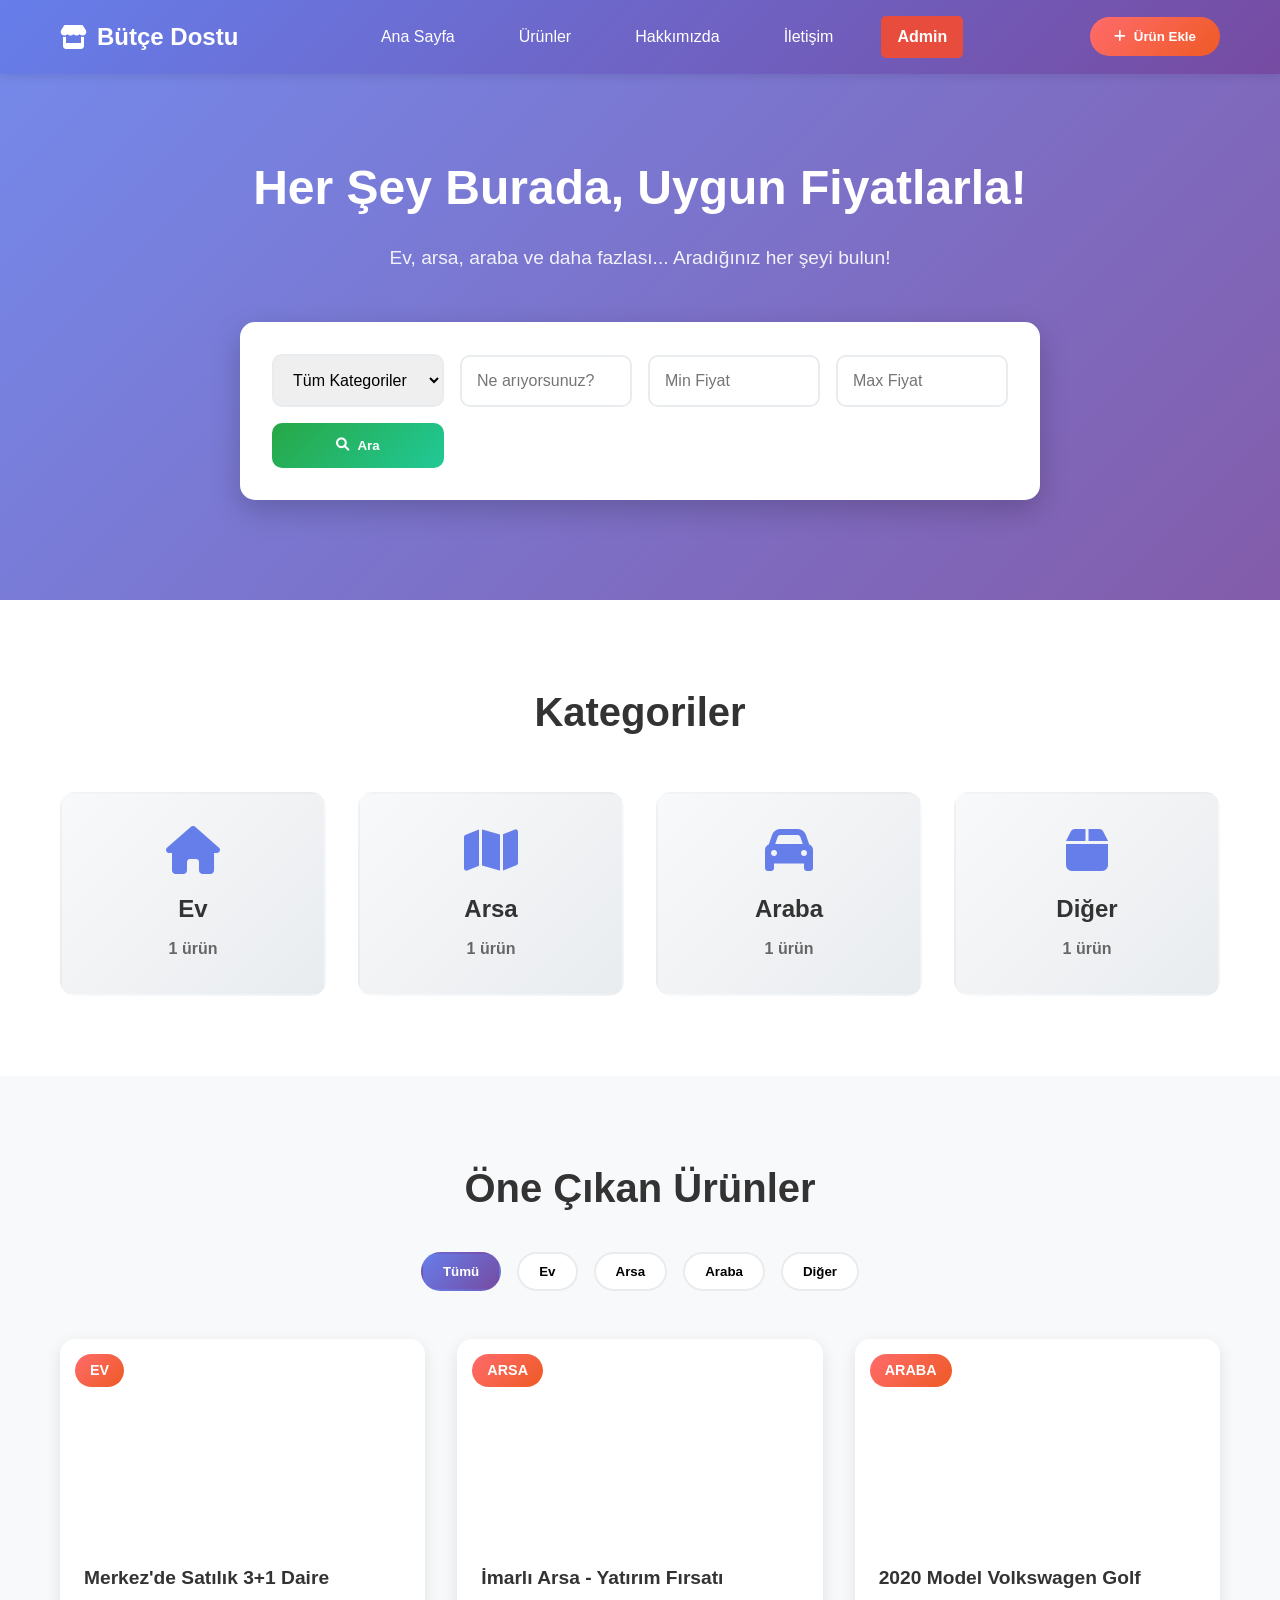
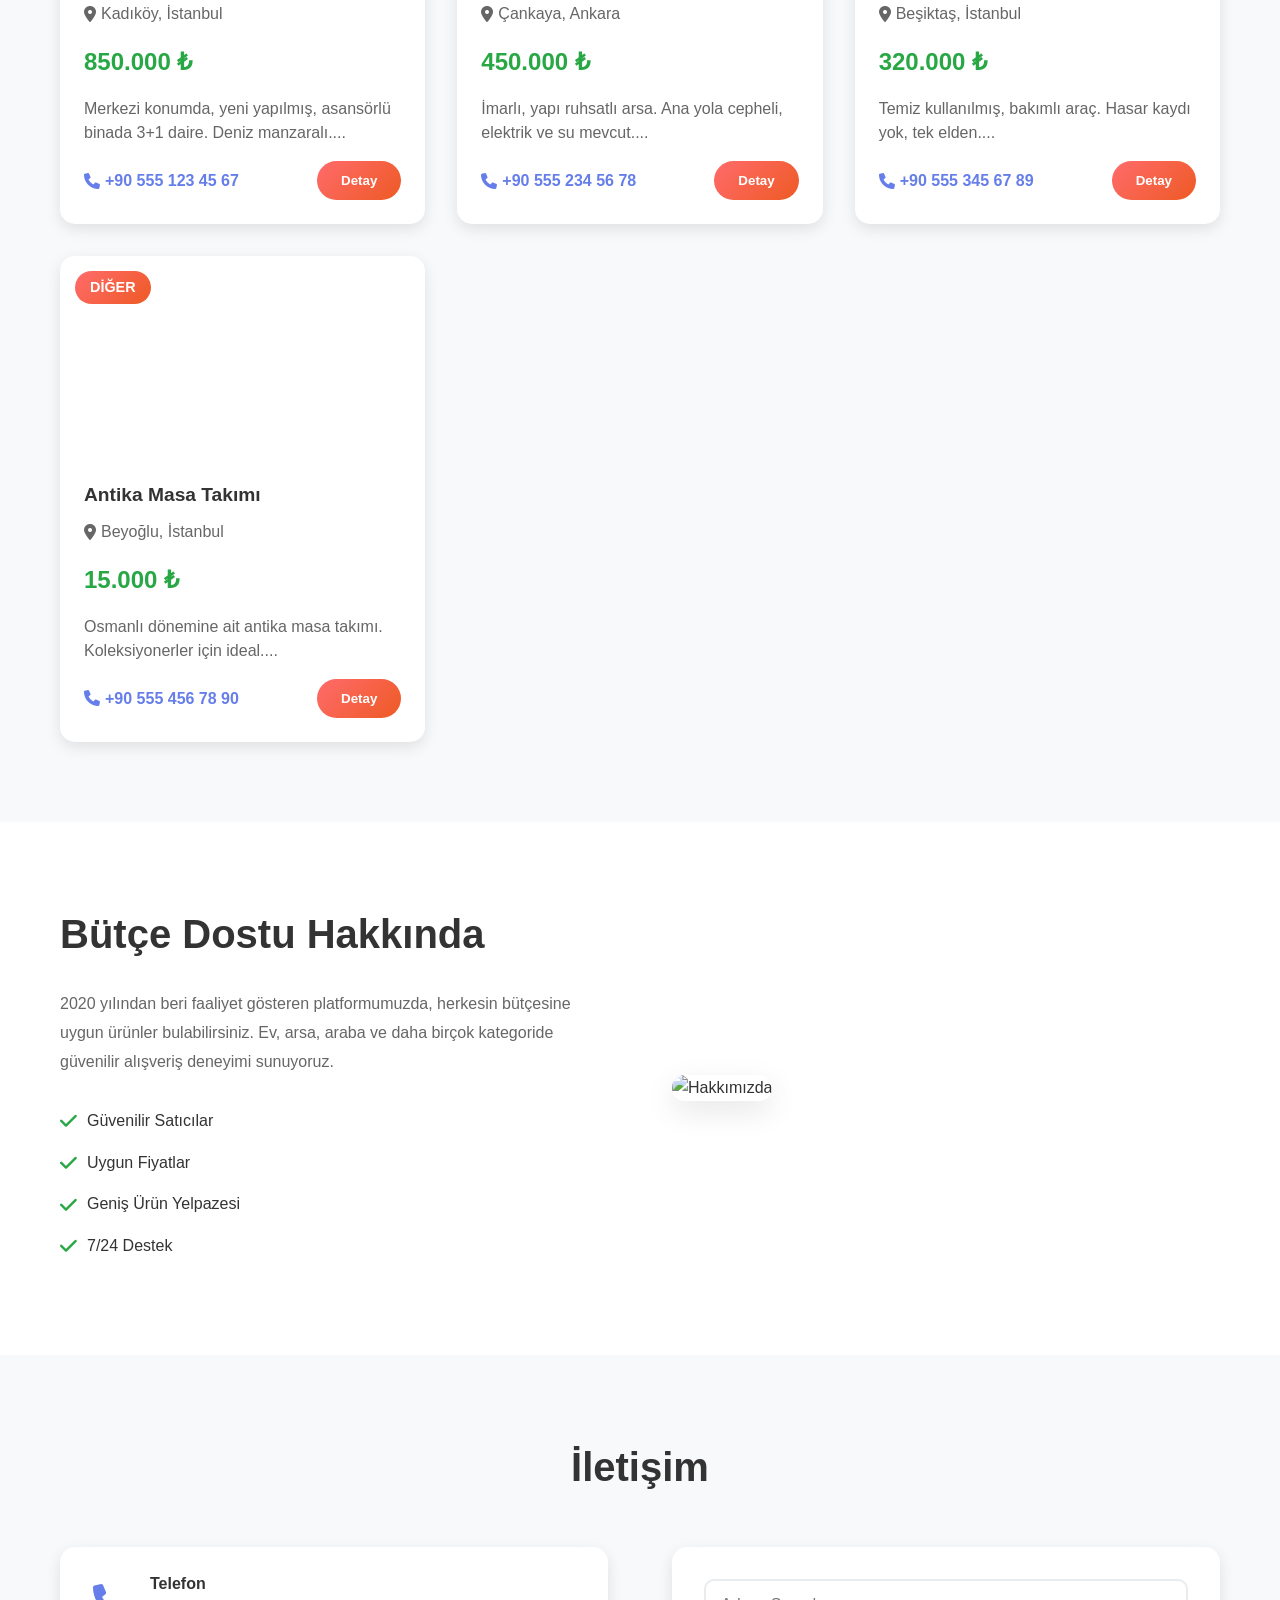
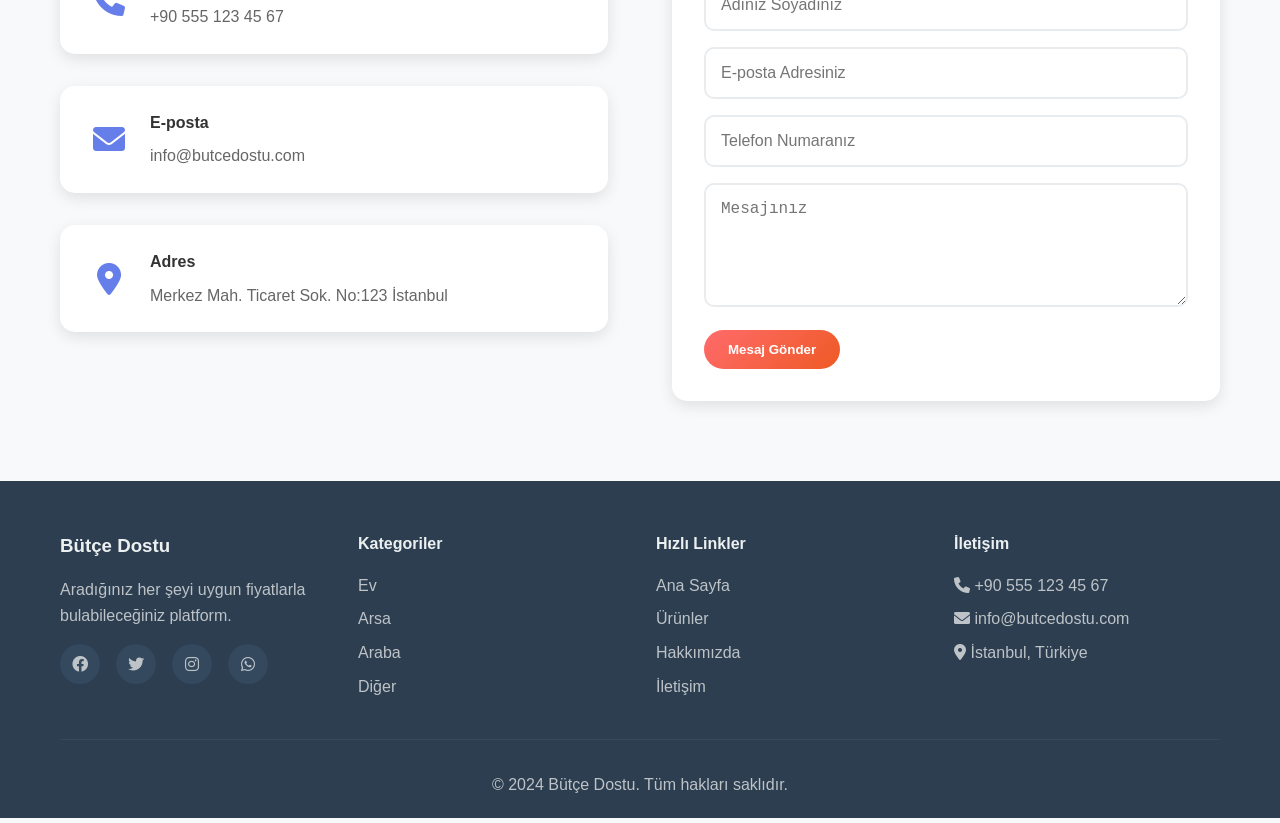
==== index.html @ 01912539 "ilk yükleme" ====
<!DOCTYPE html>
<html lang="tr">
<head>
    <meta charset="UTF-8">
    <meta name="viewport" content="width=device-width, initial-scale=1.0">
    <title>Bütçe Dostu Satış Platformu</title>
    <link rel="stylesheet" href="style.css">
    <link href="https://cdnjs.cloudflare.com/ajax/libs/font-awesome/6.0.0/css/all.min.css" rel="stylesheet">
</head>
<body>
    <!-- Header -->
    <header class="header">
        <div class="container">
            <div class="logo">
                <i class="fas fa-store"></i>
                <span>Bütçe Dostu</span>
            </div>
            <nav class="nav">
                <a href="#anasayfa">Ana Sayfa</a>
                <a href="#urunler">Ürünler</a>
                <a href="#hakkimizda">Hakkımızda</a>
                <a href="#iletisim">İletişim</a>
                <a href="admin/index.html" class="admin-btn">Admin</a>
            </nav>
            <button class="btn-primary" onclick="urunEkleModal()">
                <i class="fas fa-plus"></i> Ürün Ekle
            </button>
        </div>
    </header>

    <!-- Hero Section -->
    <section class="hero">
        <div class="container">
            <h1>Her Şey Burada, Uygun Fiyatlarla!</h1>
            <p>Ev, arsa, araba ve daha fazlası... Aradığınız her şeyi bulun!</p>
            
            <!-- Arama Kutusu -->
            <div class="search-box">
                <select id="kategori">
                    <option value="">Tüm Kategoriler</option>
                    <option value="ev">Ev</option>
                    <option value="arsa">Arsa</option>
                    <option value="araba">Araba</option>
                    <option value="diger">Diğer</option>
                </select>
                <input type="text" id="arama" placeholder="Ne arıyorsunuz?">
                <input type="number" id="min-fiyat" placeholder="Min Fiyat">
                <input type="number" id="max-fiyat" placeholder="Max Fiyat">
                <button onclick="aramaYap()">
                    <i class="fas fa-search"></i> Ara
                </button>
            </div>
        </div>
    </section>

    <!-- Kategoriler -->
    <section class="kategoriler">
        <div class="container">
            <h2>Kategoriler</h2>
            <div class="kategori-grid">
                <div class="kategori-kart" onclick="kategoriFiltre('ev')">
                    <i class="fas fa-home"></i>
                    <h3>Ev</h3>
                    <p id="ev-sayisi">0 ürün</p>
                </div>
                <div class="kategori-kart" onclick="kategoriFiltre('arsa')">
                    <i class="fas fa-map"></i>
                    <h3>Arsa</h3>
                    <p id="arsa-sayisi">0 ürün</p>
                </div>
                <div class="kategori-kart" onclick="kategoriFiltre('araba')">
                    <i class="fas fa-car"></i>
                    <h3>Araba</h3>
                    <p id="araba-sayisi">0 ürün</p>
                </div>
                <div class="kategori-kart" onclick="kategoriFiltre('diger')">
                    <i class="fas fa-box"></i>
                    <h3>Diğer</h3>
                    <p id="diger-sayisi">0 ürün</p>
                </div>
            </div>
        </div>
    </section>

    <!-- Ürünler -->
    <section id="urunler" class="urunler">
        <div class="container">
            <div class="section-header">
                <h2>Öne Çıkan Ürünler</h2>
                <div class="filter-buttons">
                    <button class="filter-btn active" onclick="tumunuGoster()">Tümü</button>
                    <button class="filter-btn" onclick="kategoriFiltre('ev')">Ev</button>
                    <button class="filter-btn" onclick="kategoriFiltre('arsa')">Arsa</button>
                    <button class="filter-btn" onclick="kategoriFiltre('araba')">Araba</button>
                    <button class="filter-btn" onclick="kategoriFiltre('diger')">Diğer</button>
                </div>
            </div>
            
            <div class="urun-grid" id="urun-grid">
                <!-- Ürünler JavaScript ile yüklenecek -->
            </div>
        </div>
    </section>

    <!-- Hakkımızda -->
    <section id="hakkimizda" class="hakkimizda">
        <div class="container">
            <div class="hakkimizda-content">
                <div class="hakkimizda-text">
                    <h2>Bütçe Dostu Hakkında</h2>
                    <p>2020 yılından beri faaliyet gösteren platformumuzda, herkesin bütçesine uygun ürünler bulabilirsiniz. Ev, arsa, araba ve daha birçok kategoride güvenilir alışveriş deneyimi sunuyoruz.</p>
                    <ul>
                        <li><i class="fas fa-check"></i> Güvenilir Satıcılar</li>
                        <li><i class="fas fa-check"></i> Uygun Fiyatlar</li>
                        <li><i class="fas fa-check"></i> Geniş Ürün Yelpazesi</li>
                        <li><i class="fas fa-check"></i> 7/24 Destek</li>
                    </ul>
                </div>
                <div class="hakkimizda-image">
                    <img src="https://images.unsplash.com/photo-1556742049-0cfed4f6a45d?w=500" alt="Hakkımızda">
                </div>
            </div>
        </div>
    </section>

    <!-- İletişim -->
    <section id="iletisim" class="iletisim">
        <div class="container">
            <h2>İletişim</h2>
            <div class="iletisim-grid">
                <div class="iletisim-info">
                    <div class="iletisim-item">
                        <i class="fas fa-phone"></i>
                        <div>
                            <h4>Telefon</h4>
                            <p>+90 555 123 45 67</p>
                        </div>
                    </div>
                    <div class="iletisim-item">
                        <i class="fas fa-envelope"></i>
                        <div>
                            <h4>E-posta</h4>
                            <p>info@butcedostu.com</p>
                        </div>
                    </div>
                    <div class="iletisim-item">
                        <i class="fas fa-map-marker-alt"></i>
                        <div>
                            <h4>Adres</h4>
                            <p>Merkez Mah. Ticaret Sok. No:123 İstanbul</p>
                        </div>
                    </div>
                </div>
                
                <form class="iletisim-form" onsubmit="mesajGonder(event)">
                    <input type="text" placeholder="Adınız Soyadınız" required>
                    <input type="email" placeholder="E-posta Adresiniz" required>
                    <input type="tel" placeholder="Telefon Numaranız" required>
                    <textarea placeholder="Mesajınız" rows="5" required></textarea>
                    <button type="submit" class="btn-primary">Mesaj Gönder</button>
                </form>
            </div>
        </div>
    </section>

    <!-- Footer -->
    <footer class="footer">
        <div class="container">
            <div class="footer-content">
                <div class="footer-section">
                    <h3>Bütçe Dostu</h3>
                    <p>Aradığınız her şeyi uygun fiyatlarla bulabileceğiniz platform.</p>
                    <div class="social-links">
                        <a href="#"><i class="fab fa-facebook"></i></a>
                        <a href="#"><i class="fab fa-twitter"></i></a>
                        <a href="#"><i class="fab fa-instagram"></i></a>
                        <a href="#"><i class="fab fa-whatsapp"></i></a>
                    </div>
                </div>
                <div class="footer-section">
                    <h4>Kategoriler</h4>
                    <ul>
                        <li><a href="#">Ev</a></li>
                        <li><a href="#">Arsa</a></li>
                        <li><a href="#">Araba</a></li>
                        <li><a href="#">Diğer</a></li>
                    </ul>
                </div>
                <div class="footer-section">
                    <h4>Hızlı Linkler</h4>
                    <ul>
                        <li><a href="#anasayfa">Ana Sayfa</a></li>
                        <li><a href="#urunler">Ürünler</a></li>
                        <li><a href="#hakkimizda">Hakkımızda</a></li>
                        <li><a href="#iletisim">İletişim</a></li>
                    </ul>
                </div>
                <div class="footer-section">
                    <h4>İletişim</h4>
                    <p><i class="fas fa-phone"></i> +90 555 123 45 67</p>
                    <p><i class="fas fa-envelope"></i> info@butcedostu.com</p>
                    <p><i class="fas fa-map-marker-alt"></i> İstanbul, Türkiye</p>
                </div>
            </div>
            <div class="footer-bottom">
                <p>&copy; 2024 Bütçe Dostu. Tüm hakları saklıdır.</p>
            </div>
        </div>
    </footer>

    <!-- Ürün Ekleme Modal -->
    <div id="urun-modal" class="modal">
        <div class="modal-content">
            <div class="modal-header">
                <h3>Yeni Ürün Ekle</h3>
                <span class="close" onclick="modalKapat()">&times;</span>
            </div>
            <form class="urun-form" onsubmit="urunEkle(event)">
                <div class="form-group">
                    <label>Kategori</label>
                    <select name="kategori" required>
                        <option value="">Kategori Seçin</option>
                        <option value="ev">Ev</option>
                        <option value="arsa">Arsa</option>
                        <option value="araba">Araba</option>
                        <option value="diger">Diğer</option>
                    </select>
                </div>
                
                <div class="form-group">
                    <label>Ürün Adı</label>
                    <input type="text" name="baslik" placeholder="Ürün adı" required>
                </div>
                
                <div class="form-row">
                    <div class="form-group">
                        <label>Konum</label>
                        <input type="text" name="konum" placeholder="İl, İlçe" required>
                    </div>
                    <div class="form-group">
                        <label>Fiyat (₺)</label>
                        <input type="number" name="fiyat" placeholder="Fiyat" required>
                    </div>
                </div>
                
                <div class="form-group">
                    <label>Açıklama</label>
                    <textarea name="aciklama" rows="4" placeholder="Ürün açıklaması" required></textarea>
                </div>
                
                <div class="form-row">
                    <div class="form-group">
                        <label>İletişim Telefonu</label>
                        <input type="tel" name="telefon" placeholder="Telefon numarası" required>
                    </div>
                    <div class="form-group">
                        <label>Satıcı Adı</label>
                        <input type="text" name="satici" placeholder="Adınız Soyadınız" required>
                    </div>
                </div>
                
                <div class="form-group">
                    <label>Fotoğraf URL'si (Opsiyonel)</label>
                    <input type="url" name="foto" placeholder="Fotoğraf linki">
                </div>
                
                <button type="submit" class="btn-primary">Ürün Ekle</button>
            </form>
        </div>
    </div>

    <script src="script.js"></script>
</body>
</html>
---- style.css ----
/* Reset ve Genel Stiller */
* {
    margin: 0;
    padding: 0;
    box-sizing: border-box;
}

body {
    font-family: 'Segoe UI', Tahoma, Geneva, Verdana, sans-serif;
    line-height: 1.6;
    color: #333;
    background-color: #f8f9fa;
}

.container {
    max-width: 1200px;
    margin: 0 auto;
    padding: 0 20px;
}

/* Header */
.header {
    background: linear-gradient(135deg, #667eea 0%, #764ba2 100%);
    color: white;
    padding: 1rem 0;
    position: fixed;
    top: 0;
    width: 100%;
    z-index: 1000;
    box-shadow: 0 2px 10px rgba(0,0,0,0.1);
}

.header .container {
    display: flex;
    justify-content: space-between;
    align-items: center;
}

.logo {
    display: flex;
    align-items: center;
    font-size: 1.5rem;
    font-weight: bold;
    gap: 10px;
}

.nav {
    display: flex;
    gap: 2rem;
}

.nav a {
    color: white;
    text-decoration: none;
    transition: opacity 0.3s;
    padding: 0.5rem 1rem;
    border-radius: 5px;
}

.nav a:hover {
    background-color: rgba(255,255,255,0.2);
}

.admin-btn {
    background: #e74c3c !important;
    font-weight: bold;
}

/* Buttons */
.btn-primary {
    background: linear-gradient(135deg, #ff6b6b, #ee5a24);
    color: white;
    border: none;
    padding: 12px 24px;
    border-radius: 25px;
    cursor: pointer;
    font-weight: 600;
    transition: all 0.3s;
    text-decoration: none;
    display: inline-flex;
    align-items: center;
    gap: 8px;
}

.btn-primary:hover {
    transform: translateY(-2px);
    box-shadow: 0 5px 15px rgba(255,107,107,0.4);
}

/* Hero Section */
.hero {
    background: linear-gradient(135deg, rgba(102, 126, 234, 0.9), rgba(118, 75, 162, 0.9)),
                url('https://images.unsplash.com/photo-1556742049-0cfed4f6a45d?ixlib=rb-4.0.3') center/cover;
    color: white;
    padding: 150px 0 100px;
    text-align: center;
}

.hero h1 {
    font-size: 3rem;
    margin-bottom: 1rem;
    font-weight: 700;
}

.hero p {
    font-size: 1.2rem;
    margin-bottom: 3rem;
    opacity: 0.9;
}

/* Arama Kutusu */
.search-box {
    background: white;
    border-radius: 15px;
    padding: 2rem;
    box-shadow: 0 10px 30px rgba(0,0,0,0.2);
    max-width: 800px;
    margin: 0 auto;
    display: grid;
    grid-template-columns: repeat(auto-fit, minmax(150px, 1fr));
    gap: 1rem;
    align-items: end;
}

.search-box select,
.search-box input {
    padding: 15px;
    border: 2px solid #e9ecef;
    border-radius: 10px;
    font-size: 1rem;
    transition: border-color 0.3s;
}

.search-box select:focus,
.search-box input:focus {
    outline: none;
    border-color: #667eea;
}

.search-box button {
    background: linear-gradient(135deg, #28a745, #20c997);
    color: white;
    border: none;
    padding: 15px 25px;
    border-radius: 10px;
    cursor: pointer;
    font-weight: 600;
    transition: all 0.3s;
    display: flex;
    align-items: center;
    justify-content: center;
    gap: 8px;
}

.search-box button:hover {
    transform: translateY(-2px);
    box-shadow: 0 5px 15px rgba(40,167,69,0.4);
}

/* Kategoriler */
.kategoriler {
    padding: 80px 0;
    background: white;
}

.kategoriler h2 {
    text-align: center;
    margin-bottom: 3rem;
    font-size: 2.5rem;
    color: #333;
}

.kategori-grid {
    display: grid;
    grid-template-columns: repeat(auto-fit, minmax(250px, 1fr));
    gap: 2rem;
}

.kategori-kart {
    background: linear-gradient(135deg, #f8f9fa, #e9ecef);
    padding: 2rem;
    border-radius: 15px;
    text-align: center;
    cursor: pointer;
    transition: all 0.3s;
    border: 2px solid transparent;
}

.kategori-kart:hover {
    transform: translateY(-5px);
    border-color: #667eea;
    box-shadow: 0 10px 25px rgba(0,0,0,0.1);
}

.kategori-kart i {
    font-size: 3rem;
    color: #667eea;
    margin-bottom: 1rem;
}

.kategori-kart h3 {
    font-size: 1.5rem;
    margin-bottom: 0.5rem;
    color: #333;
}

.kategori-kart p {
    color: #666;
    font-weight: 600;
}

/* Ürünler */
.urunler {
    padding: 80px 0;
    background: #f8f9fa;
}

.section-header {
    text-align: center;
    margin-bottom: 3rem;
}

.section-header h2 {
    font-size: 2.5rem;
    color: #333;
    margin-bottom: 2rem;
}

.filter-buttons {
    display: flex;
    justify-content: center;
    gap: 1rem;
    flex-wrap: wrap;
}

.filter-btn {
    background: white;
    border: 2px solid #e9ecef;
    padding: 10px 20px;
    border-radius: 25px;
    cursor: pointer;
    transition: all 0.3s;
    font-weight: 600;
}

.filter-btn.active,
.filter-btn:hover {
    background: linear-gradient(135deg, #667eea, #764ba2);
    color: white;
    border-color: transparent;
}

.urun-grid {
    display: grid;
    grid-template-columns: repeat(auto-fill, minmax(350px, 1fr));
    gap: 2rem;
}

.urun-kart {
    background: white;
    border-radius: 15px;
    overflow: hidden;
    box-shadow: 0 5px 15px rgba(0,0,0,0.1);
    transition: all 0.3s;
}

.urun-kart:hover {
    transform: translateY(-5px);
    box-shadow: 0 10px 25px rgba(0,0,0,0.15);
}

.urun-resim {
    height: 200px;
    background-size: cover;
    background-position: center;
    position: relative;
}

.kategori-badge {
    position: absolute;
    top: 15px;
    left: 15px;
    background: linear-gradient(135deg, #ff6b6b, #ee5a24);
    color: white;
    padding: 5px 15px;
    border-radius: 20px;
    font-size: 0.9rem;
    font-weight: 600;
    text-transform: uppercase;
}

.urun-icerik {
    padding: 1.5rem;
}

.urun-baslik {
    font-size: 1.2rem;
    font-weight: 700;
    margin-bottom: 0.5rem;
    color: #333;
}

.urun-konum {
    color: #666;
    margin-bottom: 1rem;
    display: flex;
    align-items: center;
    gap: 5px;
}

.urun-fiyat {
    font-size: 1.5rem;
    font-weight: 700;
    color: #28a745;
    margin-bottom: 1rem;
}

.urun-aciklama {
    color: #666;
    margin-bottom: 1rem;
    line-height: 1.5;
}

.urun-iletisim {
    display: flex;
    align-items: center;
    justify-content: space-between;
}

.telefon-link {
    color: #667eea;
    font-weight: 600;
    text-decoration: none;
    display: flex;
    align-items: center;
    gap: 5px;
}

/* Hakkımızda */
.hakkimizda {
    padding: 80px 0;
    background: white;
}

.hakkimizda-content {
    display: grid;
    grid-template-columns: 1fr 1fr;
    gap: 4rem;
    align-items: center;
}

.hakkimizda-text h2 {
    font-size: 2.5rem;
    color: #333;
    margin-bottom: 1.5rem;
}

.hakkimizda-text p {
    color: #666;
    margin-bottom: 2rem;
    line-height: 1.8;
}

.hakkimizda-text ul {
    list-style: none;
}

.hakkimizda-text li {
    margin-bottom: 1rem;
    display: flex;
    align-items: center;
    gap: 10px;
}

.hakkimizda-text li i {
    color: #28a745;
    font-size: 1.2rem;
}

.hakkimizda-image img {
    width: 100%;
    border-radius: 15px;
    box-shadow: 0 10px 30px rgba(0,0,0,0.1);
}

/* İletişim */
.iletisim {
    padding: 80px 0;
    background: #f8f9fa;
}

.iletisim h2 {
    text-align: center;
    font-size: 2.5rem;
    color: #333;
    margin-bottom: 3rem;
}

.iletisim-grid {
    display: grid;
    grid-template-columns: 1fr 1fr;
    gap: 4rem;
}

.iletisim-info {
    display: flex;
    flex-direction: column;
    gap: 2rem;
}

.iletisim-item {
    display: flex;
    align-items: center;
    gap: 1rem;
    background: white;
    padding: 1.5rem;
    border-radius: 15px;
    box-shadow: 0 5px 15px rgba(0,0,0,0.1);
}

.iletisim-item i {
    font-size: 2rem;
    color: #667eea;
    width: 50px;
    text-align: center;
}

.iletisim-item h4 {
    color: #333;
    margin-bottom: 0.5rem;
}

.iletisim-item p {
    color: #666;
}

.iletisim-form {
    background: white;
    padding: 2rem;
    border-radius: 15px;
    box-shadow: 0 5px 15px rgba(0,0,0,0.1);
}

.iletisim-form input,
.iletisim-form textarea {
    width: 100%;
    padding: 15px;
    margin-bottom: 1rem;
    border: 2px solid #e9ecef;
    border-radius: 10px;
    font-size: 1rem;
    transition: border-color 0.3s;
}

.iletisim-form input:focus,
.iletisim-form textarea:focus {
    outline: none;
    border-color: #667eea;
}

/* Footer */
.footer {
    background: #2c3e50;
    color: white;
    padding: 50px 0 20px;
}

.footer-content {
    display: grid;
    grid-template-columns: repeat(auto-fit, minmax(250px, 1fr));
    gap: 2rem;
    margin-bottom: 2rem;
}

.footer-section h3,
.footer-section h4 {
    margin-bottom: 1rem;
    color: #ecf0f1;
}

.footer-section p,
.footer-section li {
    color: #bdc3c7;
    margin-bottom: 0.5rem;
}

.footer-section ul {
    list-style: none;
}

.footer-section a {
    color: #bdc3c7;
    text-decoration: none;
    transition: color 0.3s;
}

.footer-section a:hover {
    color: #667eea;
}

.social-links {
    display: flex;
    gap: 1rem;
    margin-top: 1rem;
}

.social-links a {
    display: flex;
    align-items: center;
    justify-content: center;
    width: 40px;
    height: 40px;
    background: #34495e;
    border-radius: 50%;
    transition: all 0.3s;
}

.social-links a:hover {
    background: #667eea;
    transform: translateY(-2px);
}

.footer-bottom {
    text-align: center;
    padding-top: 2rem;
    border-top: 1px solid #34495e;
    color: #bdc3c7;
}

/* Modal */
.modal {
    display: none;
    position: fixed;
    z-index: 2000;
    left: 0;
    top: 0;
    width: 100%;
    height: 100%;
    background-color: rgba(0,0,0,0.5);
}

.modal-content {
    background-color: white;
    margin: 5% auto;
    padding: 0;
    border-radius: 15px;
    width: 90%;
    max-width: 600px;
    max-height: 90vh;
    overflow-y: auto;
}

.modal-header {
    display: flex;
    justify-content: space-between;
    align-items: center;
    padding: 1.5rem;
    border-bottom: 1px solid #e9ecef;
}

.modal-header h3 {
    color: #333;
    margin: 0;
}

.close {
    font-size: 2rem;
    cursor: pointer;
    color: #666;
    transition: color 0.3s;
}

.close:hover {
    color: #333;
}

.urun-form {
    padding: 2rem;
}

.form-group {
    margin-bottom: 1.5rem;
}

.form-group label {
    display: block;
    margin-bottom: 0.5rem;
    font-weight: 600;
    color: #333;
}

.form-group input,
.form-group select,
.form-group textarea {
    width: 100%;
    padding: 12px;
    border: 2px solid #e9ecef;
    border-radius: 8px;
    font-size: 1rem;
    transition: border-color 0.3s;
}

.form-group input:focus,
.form-group select:focus,
.form-group textarea:focus {
    outline: none;
    border-color: #667eea;
}

.form-row {
    display: grid;
    grid-template-columns: 1fr 1fr;
    gap: 1rem;
}

/* Responsive Design */
@media (max-width: 768px) {
    .header .container {
        flex-direction: column;
        gap: 1rem;
    }
    
    .nav {
        flex-wrap: wrap;
        justify-content: center;
    }
    
    .hero h1 {
        font-size: 2rem;
    }
    
    .search-box {
        grid-template-columns: 1fr;
    }
    
    .hakkimizda-content,
    .iletisim-grid {
        grid-template-columns: 1fr;
        gap: 2rem;
    }
    
    .urun-grid {
        grid-template-columns: 1fr;
    }
    
    .form-row {
        grid-template-columns: 1fr;
    }
}

@media (max-width: 480px) {
    .container {
        padding: 0 15px;
    }
    
    .hero {
        padding: 120px 0 60px;
    }
    
    .search-box {
        padding: 1.5rem;
    }
}
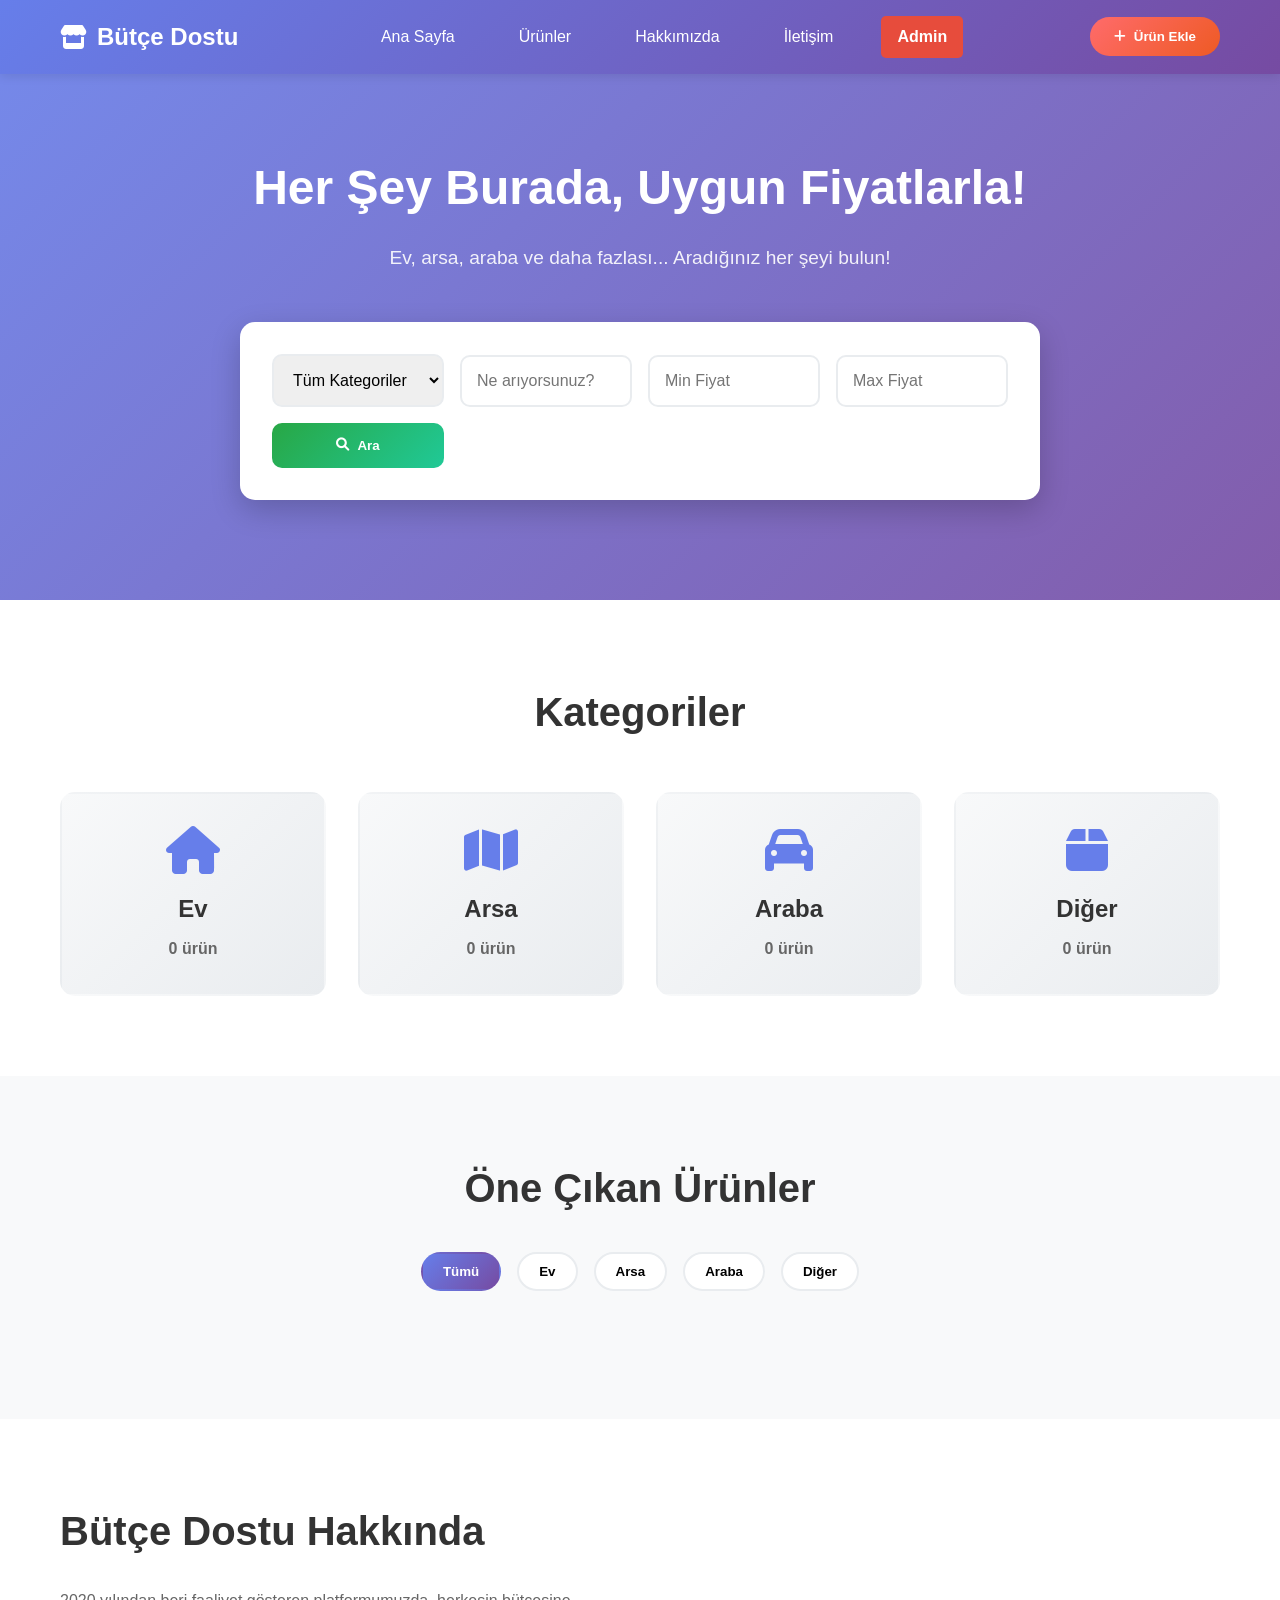
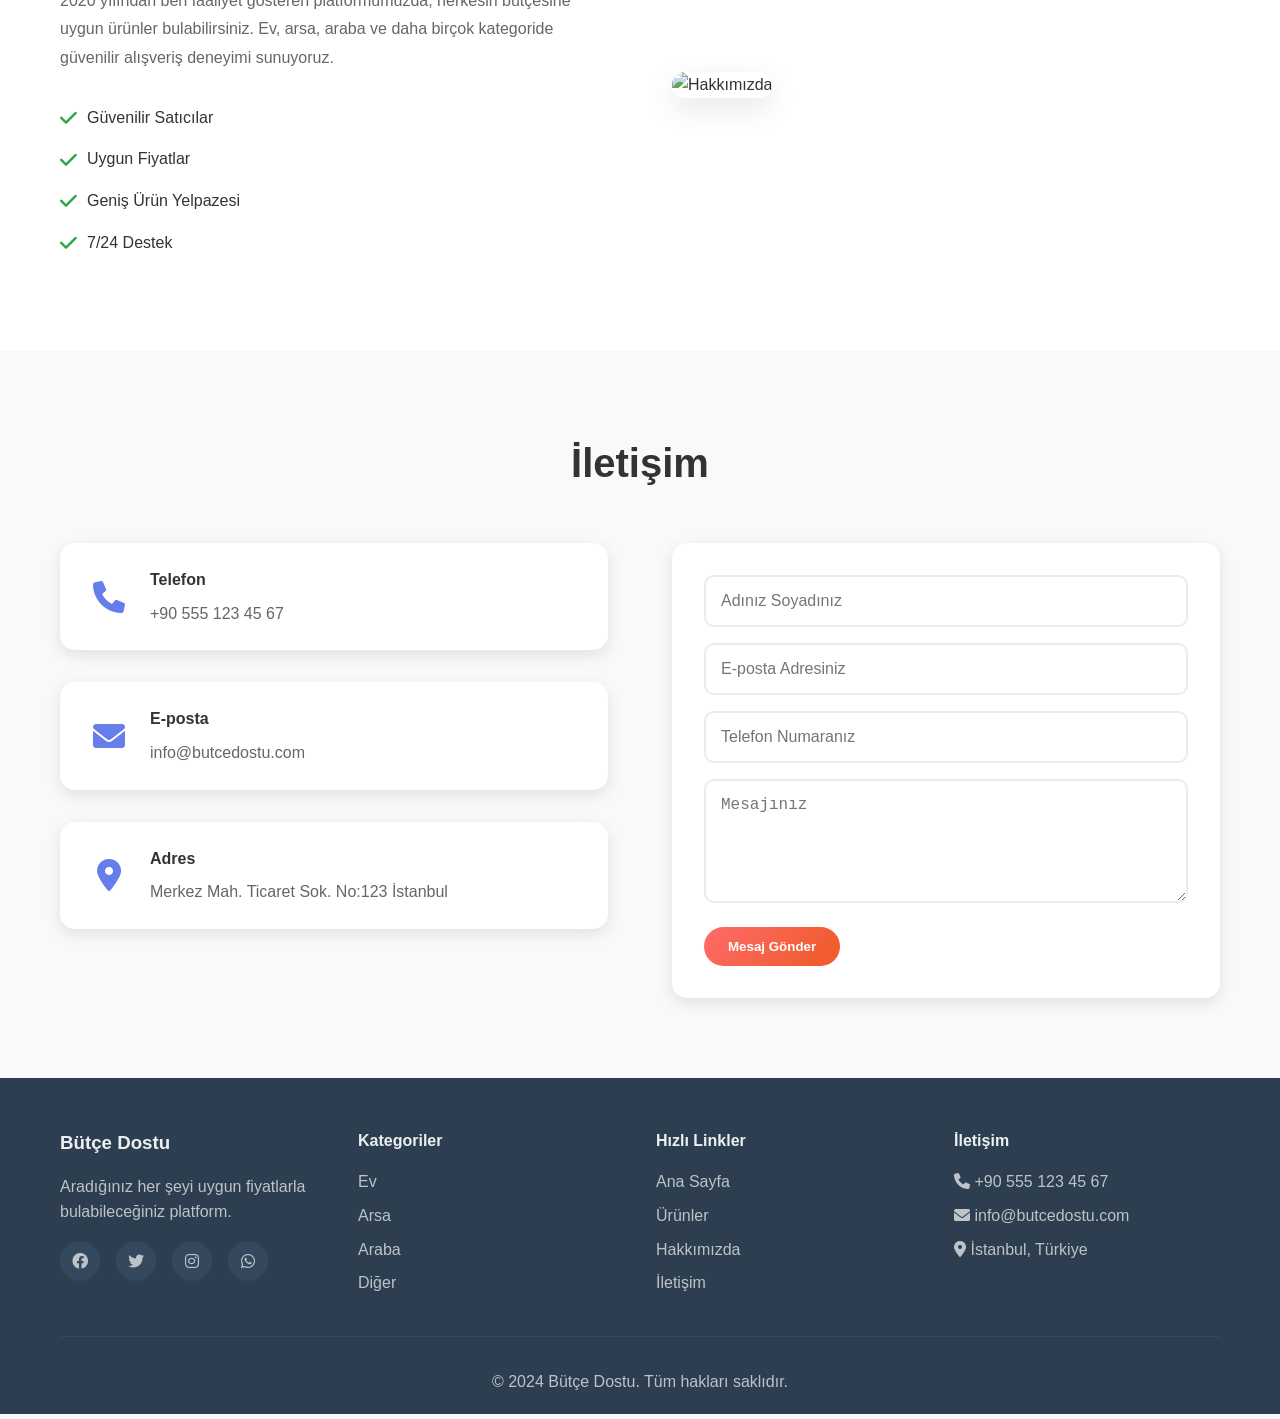
==== commit 2612ff04: "fotograf yukleme eklendi" ====
--- a/index.html
+++ b/index.html
@@ -260,8 +260,14 @@
                 </div>
                 
                 <div class="form-group">
-                    <label>Fotoğraf URL'si (Opsiyonel)</label>
-                    <input type="url" name="foto" placeholder="Fotoğraf linki">
+                    <label>Fotoğraflar (Bilgisayardan Seç)</label>
+                    <div class="foto-yukle-alani" onclick="document.getElementById('foto-input').click()">
+                        <i class="fas fa-cloud-upload-alt"></i>
+                        <p>Tıkla veya sürükle bırak</p>
+                        <span>JPG, PNG, WEBP - Max 5MB</span>
+                    </div>
+                    <input type="file" id="foto-input" accept="image/*" multiple style="display:none" onchange="fotolariOku(this)">
+                    <div class="foto-onizleme" id="foto-onizleme"></div>
                 </div>
                 
                 <button type="submit" class="btn-primary">Ürün Ekle</button>
--- a/style.css
+++ b/style.css
@@ -660,4 +660,137 @@
     .search-box {
         padding: 1.5rem;
     }
+}
+
+/* Fotoğraf Yükleme */
+.foto-yukle-alani {
+    border: 2px dashed #667eea;
+    border-radius: 10px;
+    padding: 2rem;
+    text-align: center;
+    cursor: pointer;
+    transition: all 0.3s;
+    background: #f8f9ff;
+}
+
+.foto-yukle-alani:hover {
+    background: #eef0ff;
+    border-color: #764ba2;
+}
+
+.foto-yukle-alani i {
+    font-size: 2.5rem;
+    color: #667eea;
+    margin-bottom: 0.5rem;
+    display: block;
+}
+
+.foto-yukle-alani p {
+    color: #333;
+    font-weight: 600;
+    margin-bottom: 0.25rem;
+}
+
+.foto-yukle-alani span {
+    color: #888;
+    font-size: 0.85rem;
+}
+
+.foto-onizleme {
+    display: flex;
+    flex-wrap: wrap;
+    gap: 10px;
+    margin-top: 1rem;
+}
+
+.foto-onizleme-item {
+    position: relative;
+    width: 100px;
+    height: 100px;
+}
+
+.foto-onizleme-item img {
+    width: 100%;
+    height: 100%;
+    object-fit: cover;
+    border-radius: 8px;
+    border: 2px solid #e9ecef;
+}
+
+.foto-onizleme-item .foto-sil {
+    position: absolute;
+    top: -8px;
+    right: -8px;
+    width: 24px;
+    height: 24px;
+    background: #dc3545;
+    color: white;
+    border: none;
+    border-radius: 50%;
+    cursor: pointer;
+    font-size: 0.8rem;
+    display: flex;
+    align-items: center;
+    justify-content: center;
+}
+
+/* Ürün kartı çoklu fotoğraf slider */
+.urun-resim-slider {
+    height: 200px;
+    position: relative;
+    overflow: hidden;
+}
+
+.urun-resim-slider img {
+    width: 100%;
+    height: 100%;
+    object-fit: cover;
+    display: none;
+}
+
+.urun-resim-slider img.aktif {
+    display: block;
+}
+
+.slider-oklar {
+    position: absolute;
+    bottom: 10px;
+    right: 10px;
+    display: flex;
+    gap: 5px;
+}
+
+.slider-ok {
+    width: 28px;
+    height: 28px;
+    background: rgba(0,0,0,0.5);
+    color: white;
+    border: none;
+    border-radius: 50%;
+    cursor: pointer;
+    font-size: 0.8rem;
+    display: flex;
+    align-items: center;
+    justify-content: center;
+}
+
+.slider-noktalar {
+    position: absolute;
+    bottom: 10px;
+    left: 50%;
+    transform: translateX(-50%);
+    display: flex;
+    gap: 5px;
+}
+
+.slider-nokta {
+    width: 8px;
+    height: 8px;
+    background: rgba(255,255,255,0.5);
+    border-radius: 50%;
+    cursor: pointer;
+}
+
+.slider-nokta.aktif {
+    background: white;
 }
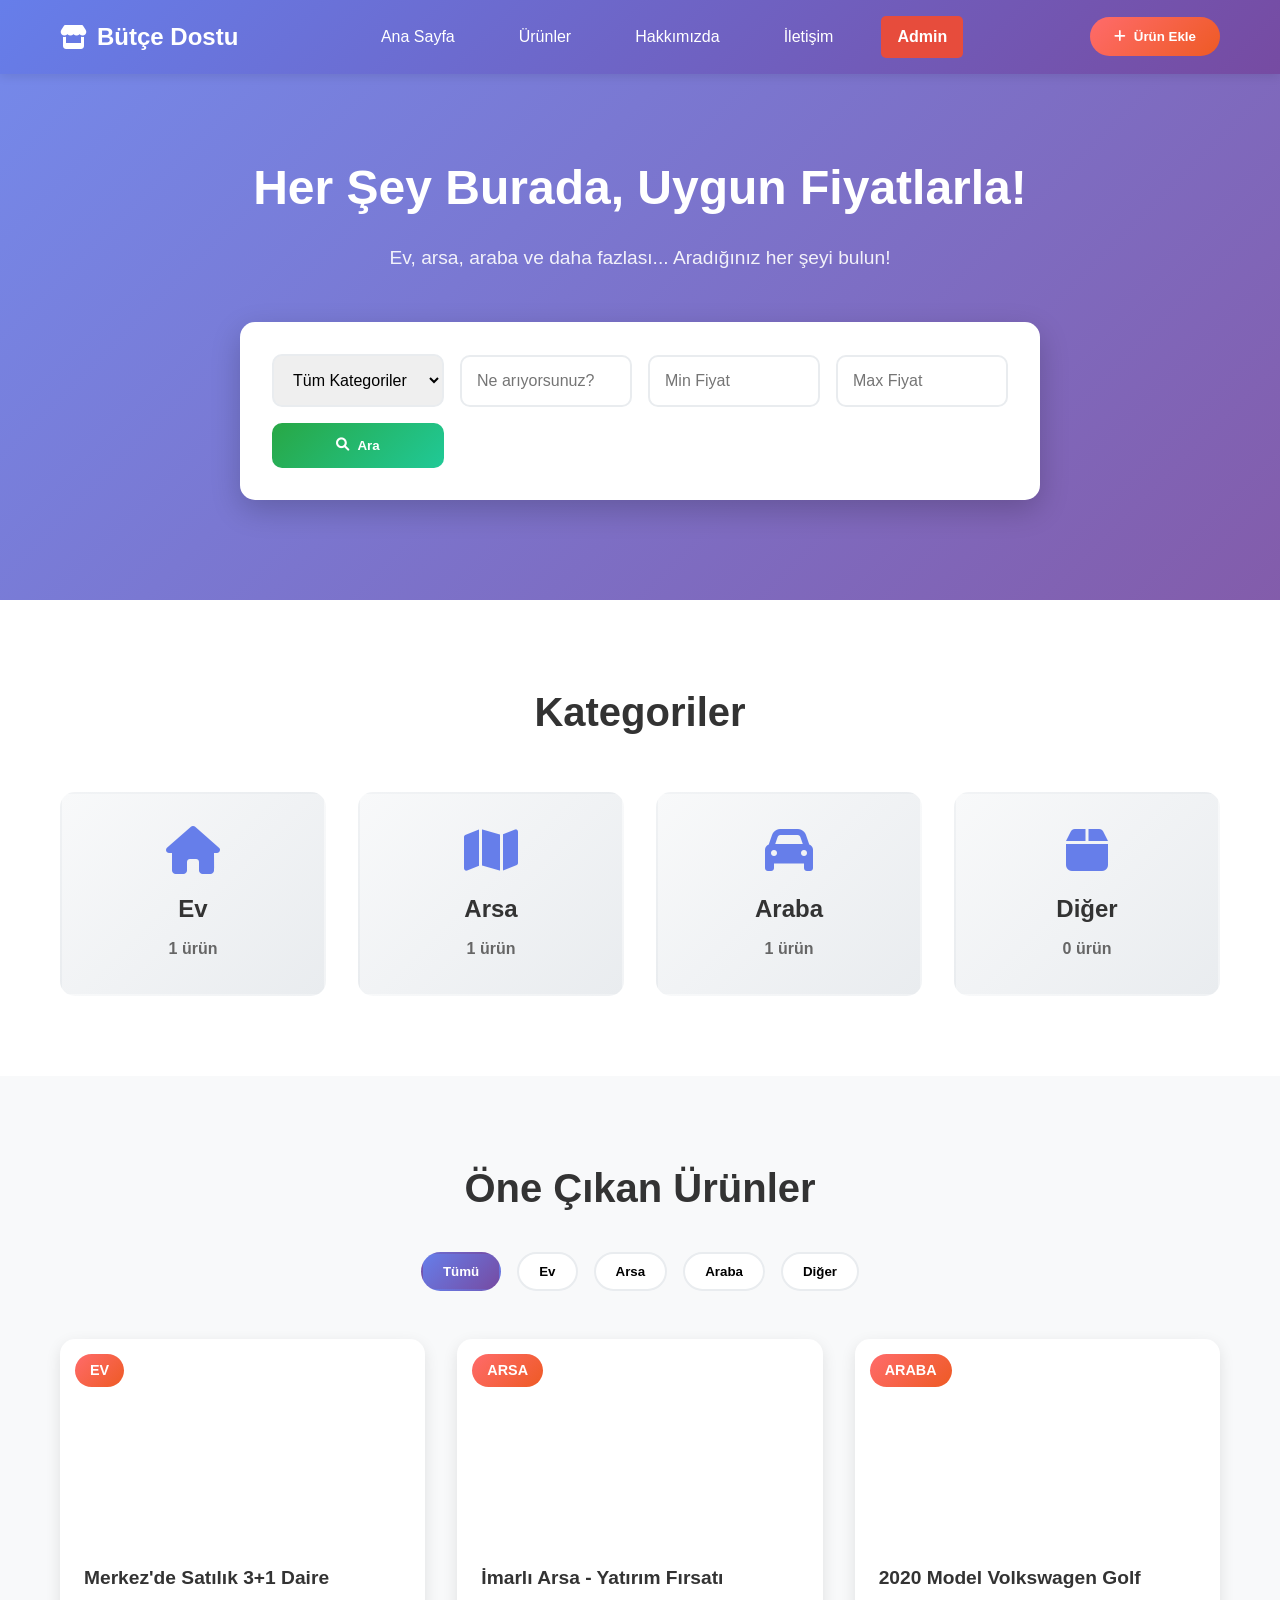
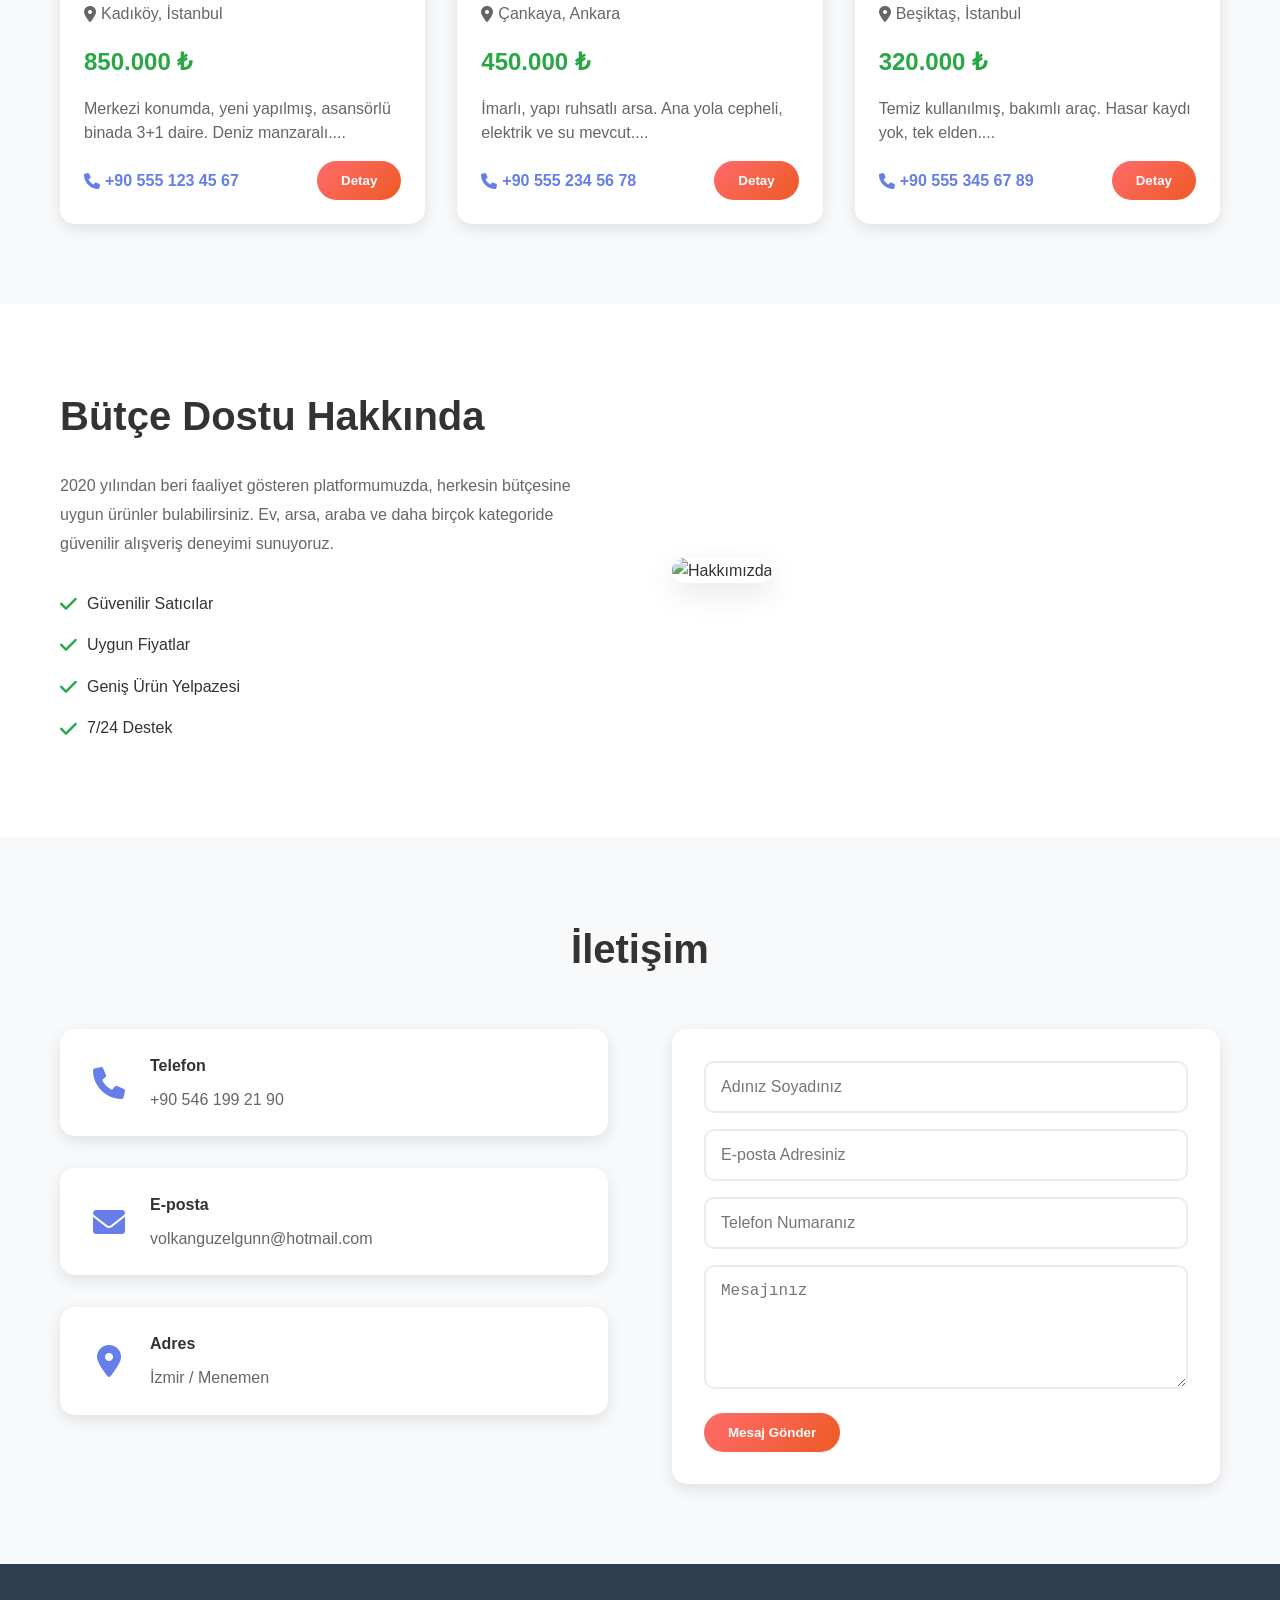
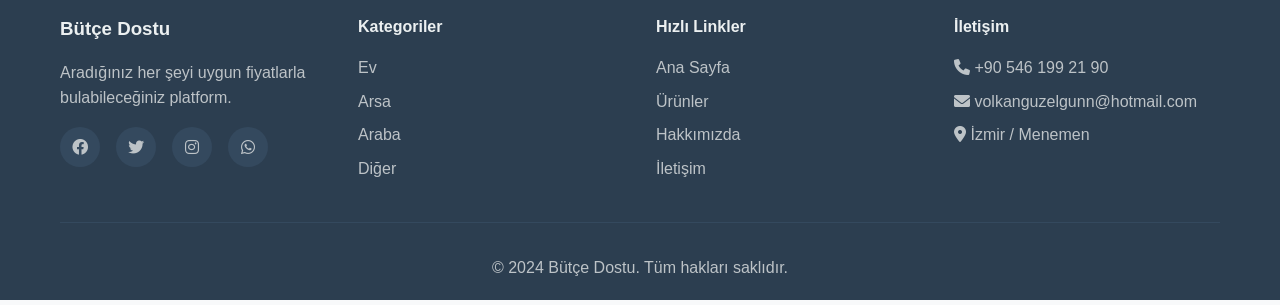
==== commit 0ea4a35b: "urun eklendi" ====
--- a/index.html
+++ b/index.html
@@ -133,21 +133,21 @@
                         <i class="fas fa-phone"></i>
                         <div>
                             <h4>Telefon</h4>
-                            <p>+90 555 123 45 67</p>
+                            <p>+90 546 199 21 90</p>
                         </div>
                     </div>
                     <div class="iletisim-item">
                         <i class="fas fa-envelope"></i>
                         <div>
                             <h4>E-posta</h4>
-                            <p>info@butcedostu.com</p>
+                            <p>volkanguzelgunn@hotmail.com</p>
                         </div>
                     </div>
                     <div class="iletisim-item">
                         <i class="fas fa-map-marker-alt"></i>
                         <div>
                             <h4>Adres</h4>
-                            <p>Merkez Mah. Ticaret Sok. No:123 İstanbul</p>
+                            <p>İzmir / Menemen</p>
                         </div>
                     </div>
                 </div>
@@ -197,9 +197,9 @@
                 </div>
                 <div class="footer-section">
                     <h4>İletişim</h4>
-                    <p><i class="fas fa-phone"></i> +90 555 123 45 67</p>
-                    <p><i class="fas fa-envelope"></i> info@butcedostu.com</p>
-                    <p><i class="fas fa-map-marker-alt"></i> İstanbul, Türkiye</p>
+                    <p><i class="fas fa-phone"></i> +90 546 199 21 90</p>
+                    <p><i class="fas fa-envelope"></i> volkanguzelgunn@hotmail.com</p>
+                    <p><i class="fas fa-map-marker-alt"></i> İzmir / Menemen</p>
                 </div>
             </div>
             <div class="footer-bottom">
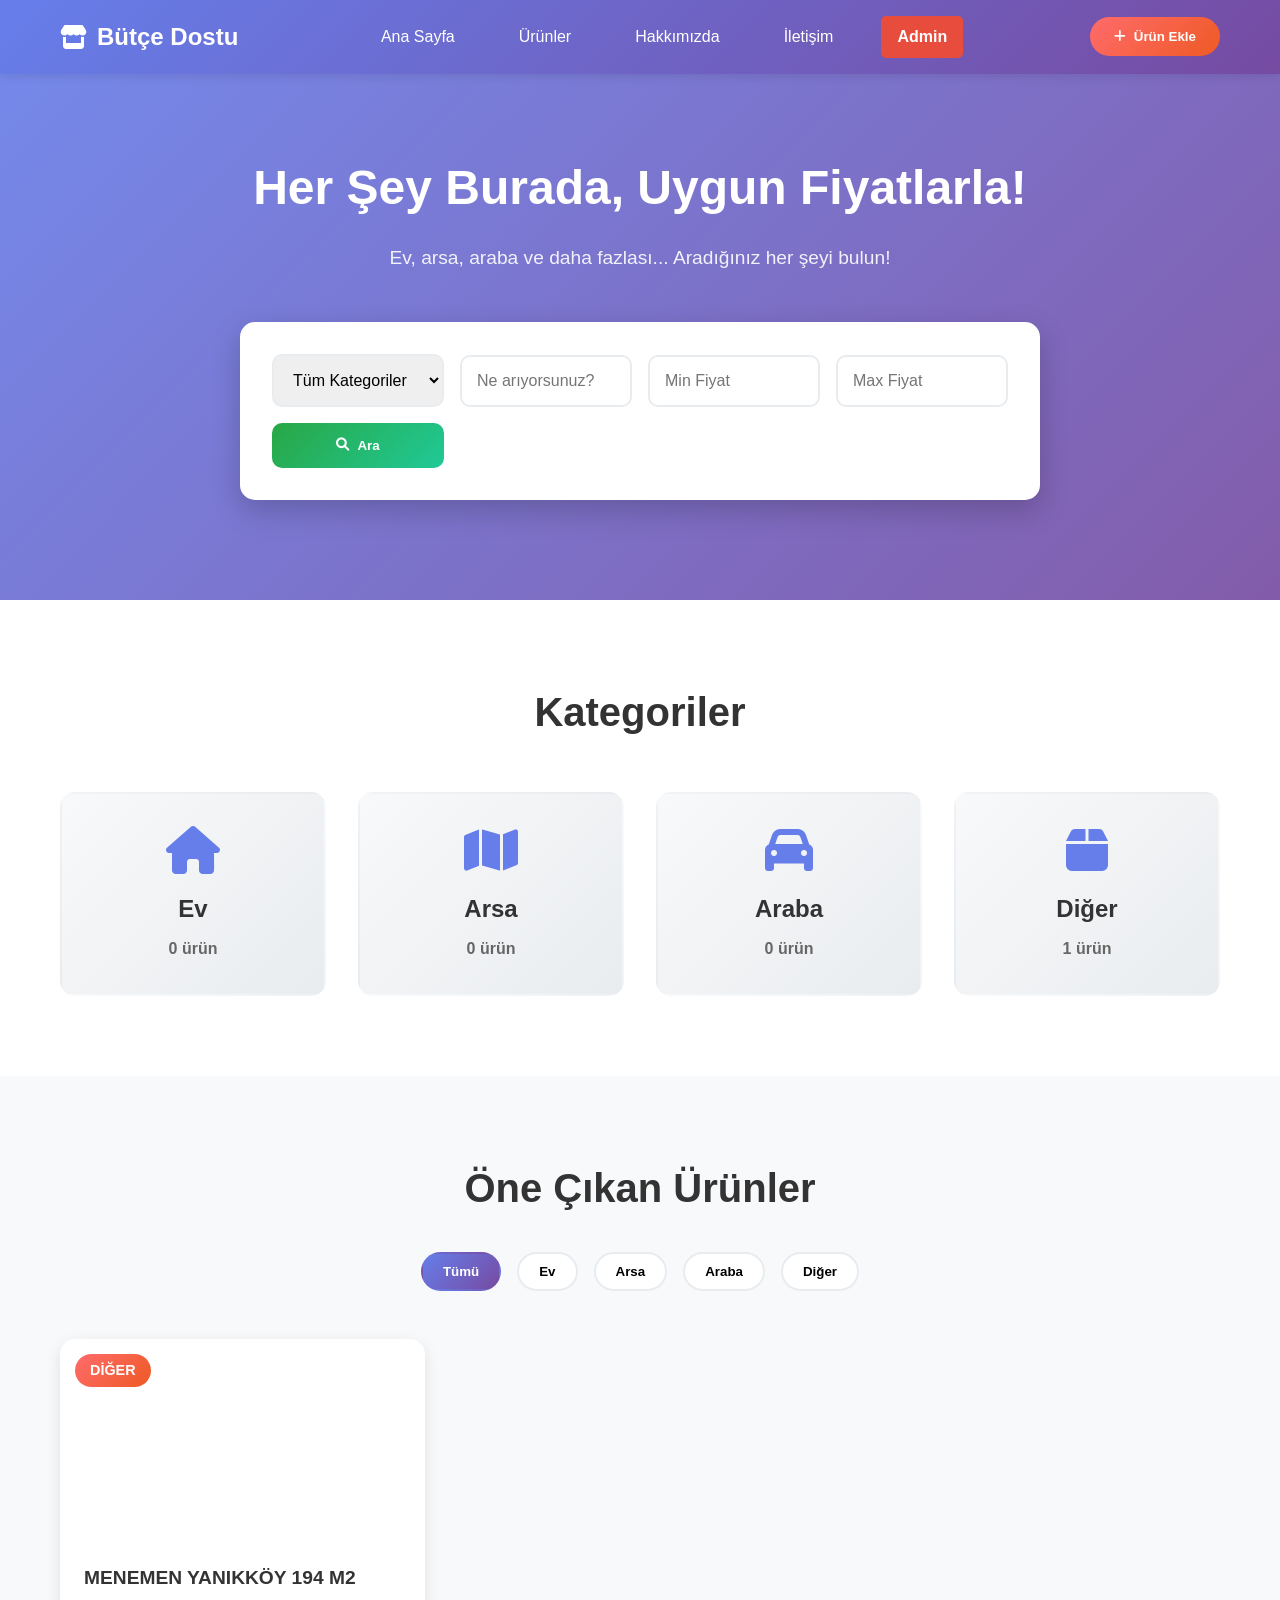
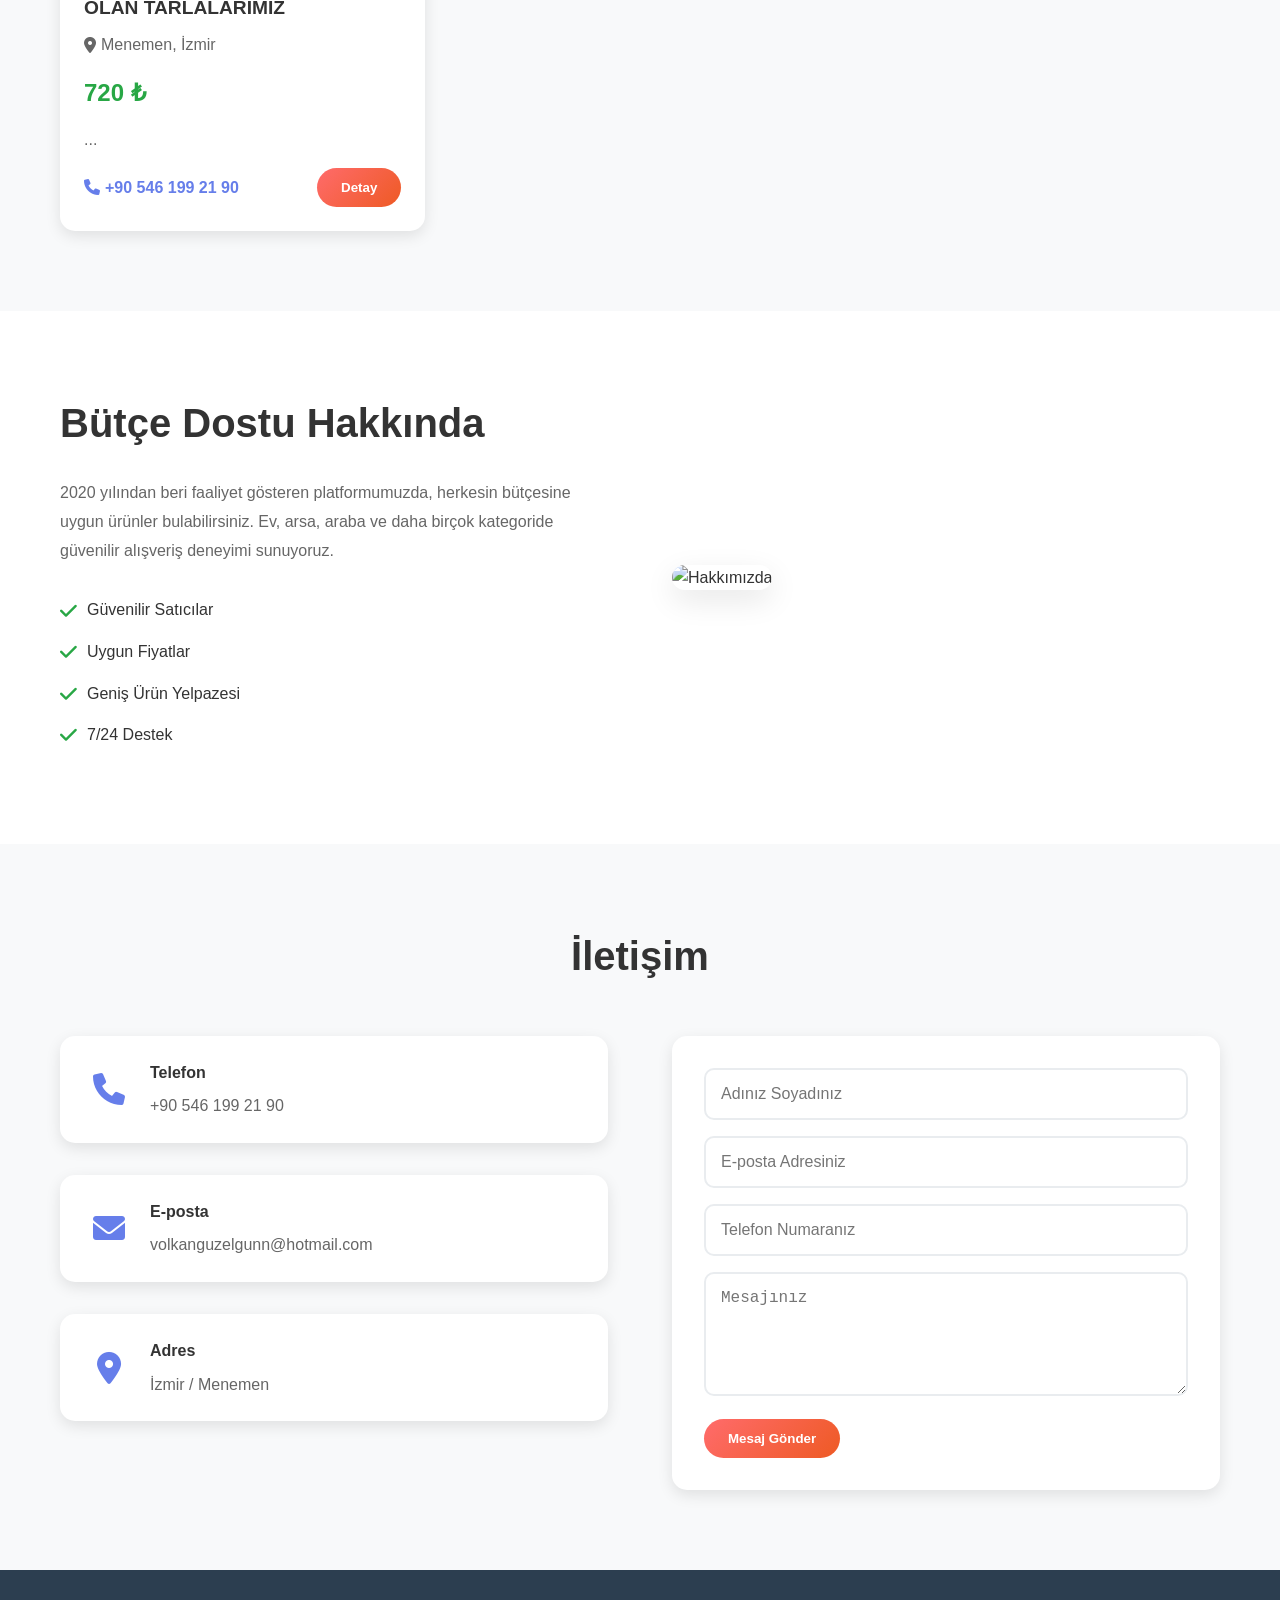
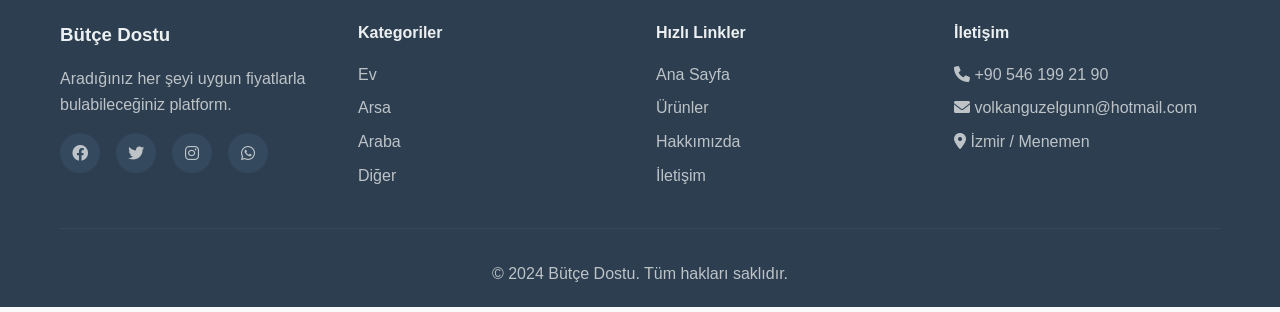
==== commit 8b560a73: "detay modal ve resim slider eklendi" ====
--- a/index.html
+++ b/index.html
@@ -276,5 +276,39 @@
     </div>
 
     <script src="script.js"></script>
+
+    <!-- Ürün Detay Modal -->
+    <div id="detay-modal" class="modal">
+        <div class="modal-content" style="max-width:750px;">
+            <div class="modal-header">
+                <h3 id="detay-baslik"></h3>
+                <span class="close" onclick="detayKapat()">&times;</span>
+            </div>
+            <div class="detay-icerik">
+                <!-- Resim Slider -->
+                <div class="detay-slider" id="detay-slider">
+                    <div class="detay-slider-resimler" id="detay-slider-resimler"></div>
+                    <button class="detay-slider-ok sol" onclick="sliderGit(-1)">&#8249;</button>
+                    <button class="detay-slider-ok sag" onclick="sliderGit(1)">&#8250;</button>
+                    <div class="detay-slider-noktalar" id="detay-slider-noktalar"></div>
+                </div>
+                <!-- Bilgiler -->
+                <div class="detay-bilgiler">
+                    <div class="detay-satir"><i class="fas fa-map-marker-alt"></i> <span id="detay-konum"></span></div>
+                    <div class="detay-satir detay-fiyat"><i class="fas fa-tag"></i> <span id="detay-fiyat"></span></div>
+                    <div class="detay-satir"><i class="fas fa-align-left"></i> <span id="detay-aciklama"></span></div>
+                    <div class="detay-satir"><i class="fas fa-user"></i> <span id="detay-satici"></span></div>
+                    <div class="detay-satir">
+                        <a id="detay-telefon" href="#" class="btn-primary" style="text-decoration:none;">
+                            <i class="fas fa-phone"></i> Ara
+                        </a>
+                        <a id="detay-whatsapp" href="#" target="_blank" class="btn-primary" style="background:linear-gradient(135deg,#25d366,#128c7e);text-decoration:none;margin-left:10px;">
+                            <i class="fab fa-whatsapp"></i> WhatsApp
+                        </a>
+                    </div>
+                </div>
+            </div>
+        </div>
+    </div>
 </body>
 </html>
--- a/style.css
+++ b/style.css
@@ -793,4 +793,126 @@
 
 .slider-nokta.aktif {
     background: white;
-}+}
+
+/* ===================== */
+/* DETAY MODAL           */
+/* ===================== */
+.detay-icerik {
+    padding: 0;
+}
+
+.detay-slider {
+    position: relative;
+    width: 100%;
+    height: 320px;
+    background: #000;
+    overflow: hidden;
+}
+
+.detay-slider-resimler {
+    width: 100%;
+    height: 100%;
+    position: relative;
+}
+
+.detay-slider-resimler img {
+    position: absolute;
+    top: 0; left: 0;
+    width: 100%;
+    height: 100%;
+    object-fit: cover;
+    opacity: 0;
+    transition: opacity 0.4s ease;
+}
+
+.detay-slider-resimler img.aktif {
+    opacity: 1;
+}
+
+.detay-slider-ok {
+    position: absolute;
+    top: 50%;
+    transform: translateY(-50%);
+    background: rgba(0,0,0,0.55);
+    color: white;
+    border: none;
+    width: 40px;
+    height: 40px;
+    border-radius: 50%;
+    font-size: 1.5rem;
+    cursor: pointer;
+    z-index: 10;
+    display: flex;
+    align-items: center;
+    justify-content: center;
+    transition: background 0.2s;
+}
+
+.detay-slider-ok:hover {
+    background: rgba(0,0,0,0.8);
+}
+
+.detay-slider-ok.sol { left: 12px; }
+.detay-slider-ok.sag { right: 12px; }
+
+.detay-slider-noktalar {
+    position: absolute;
+    bottom: 12px;
+    left: 50%;
+    transform: translateX(-50%);
+    display: flex;
+    gap: 7px;
+    z-index: 10;
+}
+
+.detay-nokta {
+    width: 10px;
+    height: 10px;
+    border-radius: 50%;
+    background: rgba(255,255,255,0.5);
+    cursor: pointer;
+    border: none;
+    transition: background 0.2s;
+}
+
+.detay-nokta.aktif {
+    background: white;
+}
+
+.detay-bilgiler {
+    padding: 1.5rem 2rem 2rem;
+    display: flex;
+    flex-direction: column;
+    gap: 1rem;
+}
+
+.detay-satir {
+    display: flex;
+    align-items: flex-start;
+    gap: 10px;
+    color: #444;
+    font-size: 1rem;
+    line-height: 1.6;
+}
+
+.detay-satir i {
+    color: #667eea;
+    margin-top: 3px;
+    min-width: 18px;
+}
+
+.detay-fiyat {
+    font-size: 1.4rem;
+    font-weight: 700;
+    color: #28a745 !important;
+}
+
+.detay-fiyat span {
+    color: #28a745;
+}
+
+/* Ürün kartı tıklanabilir görünsün */
+.urun-kart {
+    cursor: pointer;
+}
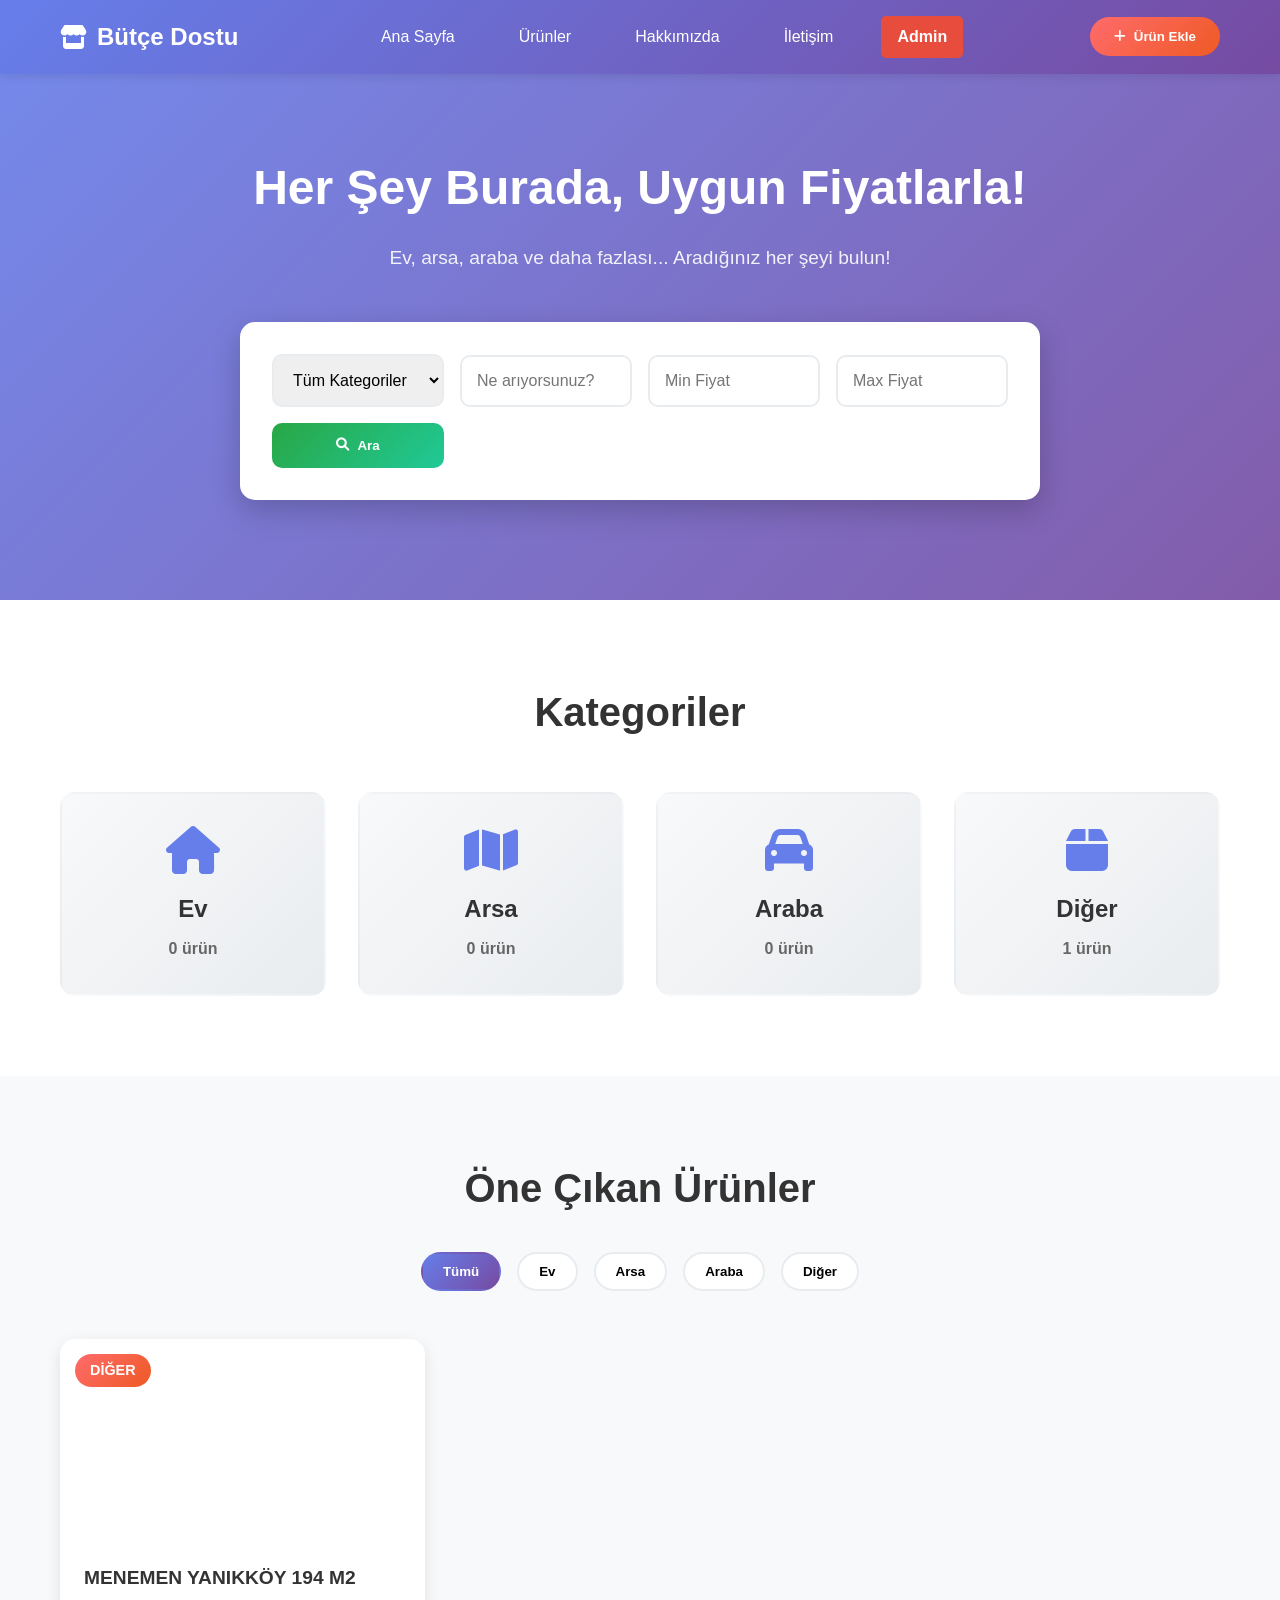
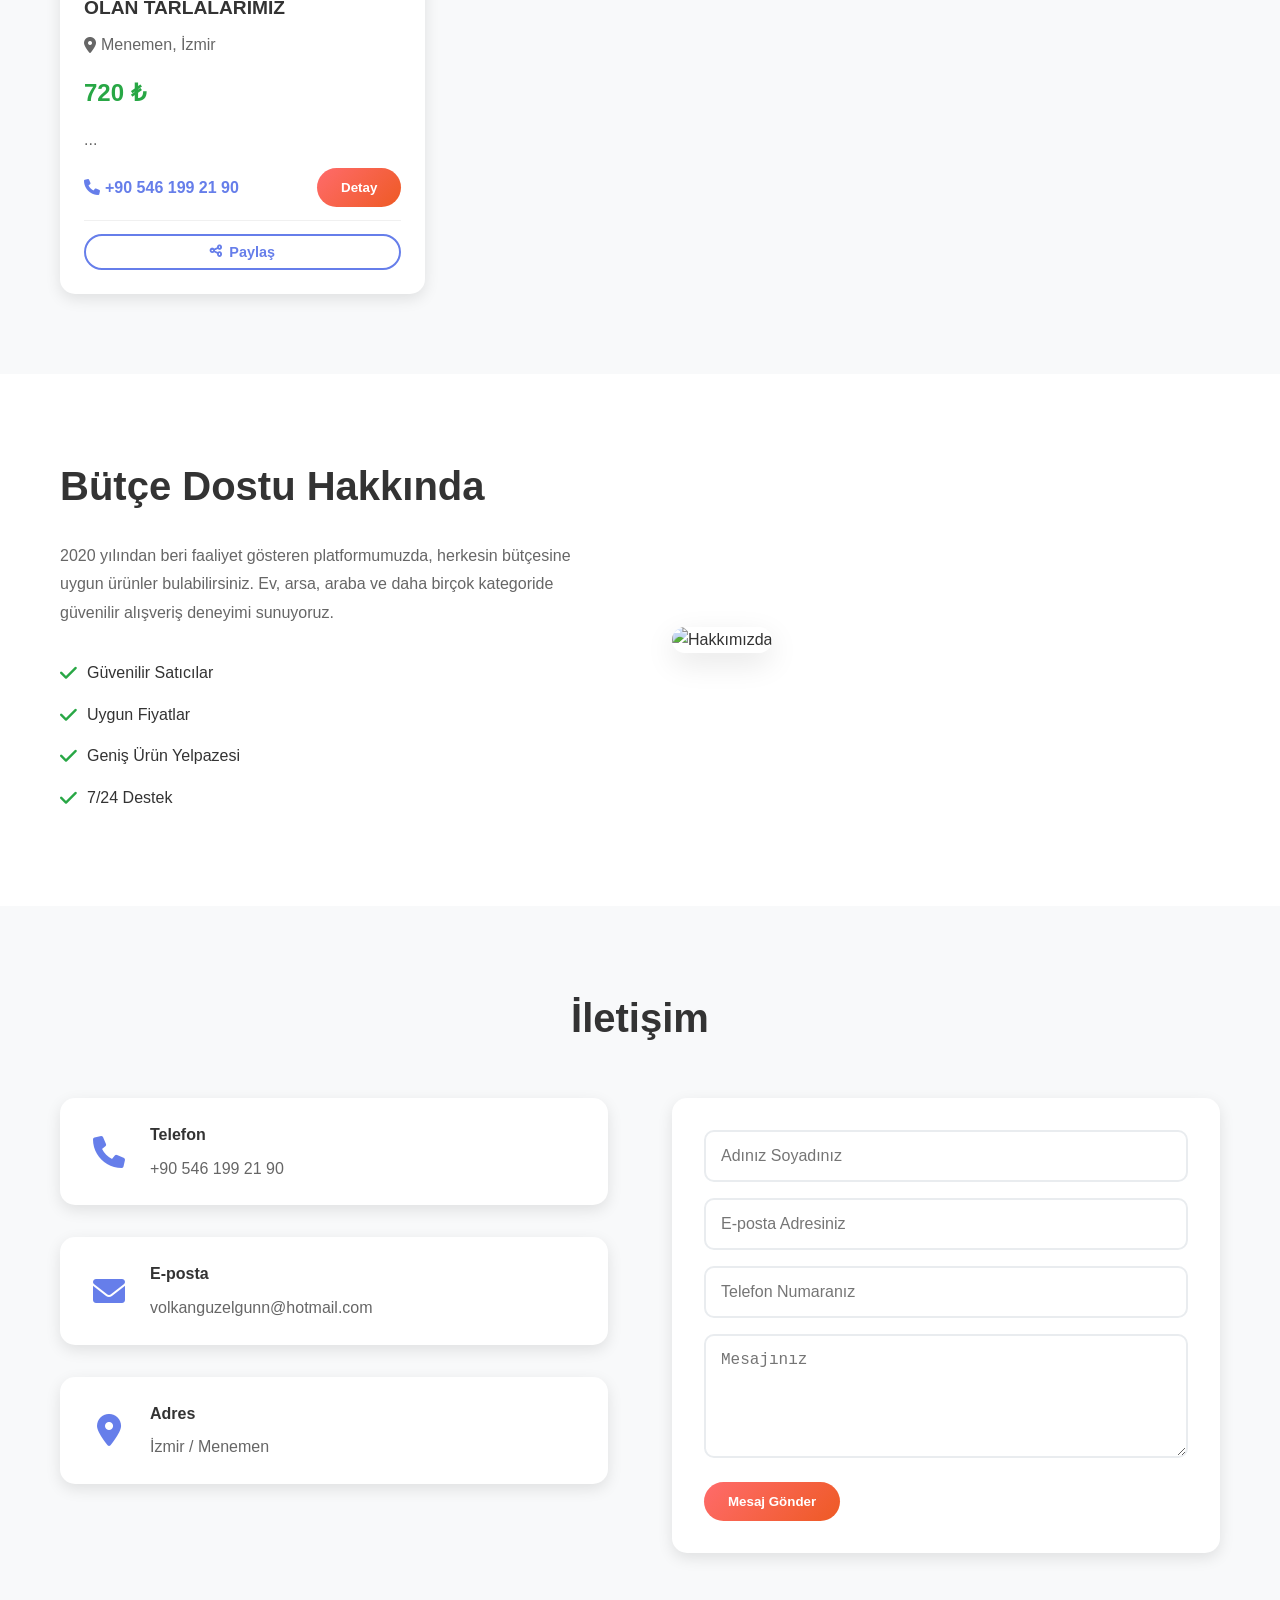
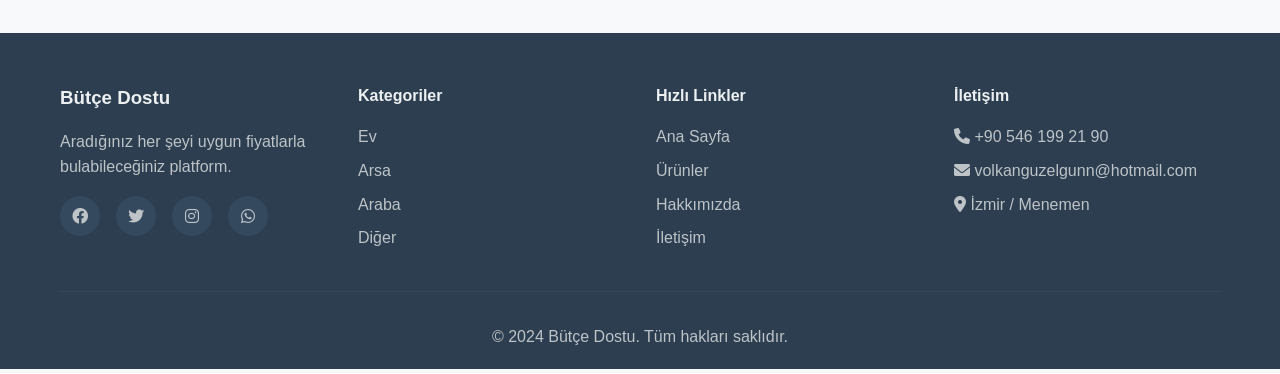
==== commit 374b28a5: "paylasim butonu eklendi" ====
--- a/index.html
+++ b/index.html
@@ -15,13 +15,16 @@
                 <i class="fas fa-store"></i>
                 <span>Bütçe Dostu</span>
             </div>
-            <nav class="nav">
+            <nav class="nav" id="main-nav">
                 <a href="#anasayfa">Ana Sayfa</a>
                 <a href="#urunler">Ürünler</a>
                 <a href="#hakkimizda">Hakkımızda</a>
                 <a href="#iletisim">İletişim</a>
                 <a href="admin/index.html" class="admin-btn">Admin</a>
             </nav>
+            <button class="hamburger-btn" id="hamburger-btn" onclick="menuToggle()">
+                <i class="fas fa-bars"></i>
+            </button>
             <button class="btn-primary" onclick="urunEkleModal()">
                 <i class="fas fa-plus"></i> Ürün Ekle
             </button>
--- a/style.css
+++ b/style.css
@@ -617,48 +617,214 @@
 @media (max-width: 768px) {
     .header .container {
         flex-direction: column;
-        gap: 1rem;
-    }
-    
+        gap: 0.7rem;
+        padding: 0.8rem 15px;
+    }
+
     .nav {
         flex-wrap: wrap;
         justify-content: center;
-    }
-    
+        gap: 0.3rem;
+    }
+
+    .nav a {
+        padding: 0.4rem 0.7rem;
+        font-size: 0.9rem;
+    }
+
+    .btn-primary {
+        padding: 10px 18px;
+        font-size: 0.9rem;
+    }
+
+    .hero {
+        padding: 160px 0 60px;
+    }
+
     .hero h1 {
+        font-size: 1.8rem;
+    }
+
+    .hero p {
+        font-size: 1rem;
+    }
+
+    .search-box {
+        grid-template-columns: 1fr 1fr;
+        padding: 1.2rem;
+        gap: 0.8rem;
+    }
+
+    .search-box button {
+        grid-column: 1 / -1;
+    }
+
+    .kategori-grid {
+        grid-template-columns: repeat(2, 1fr);
+        gap: 1rem;
+    }
+
+    .kategori-kart {
+        padding: 1.2rem;
+    }
+
+    .kategori-kart i {
         font-size: 2rem;
     }
-    
-    .search-box {
+
+    .section-header h2 {
+        font-size: 1.8rem;
+    }
+
+    .filter-buttons {
+        gap: 0.5rem;
+    }
+
+    .filter-btn {
+        padding: 8px 14px;
+        font-size: 0.85rem;
+    }
+
+    .urun-grid {
         grid-template-columns: 1fr;
-    }
-    
+        gap: 1.2rem;
+    }
+
     .hakkimizda-content,
     .iletisim-grid {
         grid-template-columns: 1fr;
         gap: 2rem;
     }
-    
-    .urun-grid {
-        grid-template-columns: 1fr;
-    }
-    
+
+    .hakkimizda-text h2 {
+        font-size: 1.8rem;
+    }
+
+    .hakkimizda-image {
+        order: -1;
+    }
+
+    .iletisim h2 {
+        font-size: 1.8rem;
+    }
+
+    .footer-content {
+        grid-template-columns: 1fr 1fr;
+        gap: 1.5rem;
+    }
+
     .form-row {
         grid-template-columns: 1fr;
     }
+
+    /* Detay Modal */
+    .modal-content {
+        margin: 2% auto;
+        width: 95%;
+        max-height: 95vh;
+    }
+
+    .detay-slider {
+        height: 220px;
+    }
+
+    .detay-bilgiler {
+        padding: 1rem;
+    }
+
+    .detay-satir {
+        font-size: 0.95rem;
+    }
+
+    .detay-fiyat {
+        font-size: 1.2rem;
+    }
+
+    .detay-slider-ok {
+        width: 32px;
+        height: 32px;
+        font-size: 1.2rem;
+    }
 }
 
 @media (max-width: 480px) {
     .container {
-        padding: 0 15px;
-    }
-    
+        padding: 0 12px;
+    }
+
     .hero {
-        padding: 120px 0 60px;
-    }
-    
+        padding: 140px 0 50px;
+    }
+
+    .hero h1 {
+        font-size: 1.5rem;
+    }
+
     .search-box {
-        padding: 1.5rem;
+        grid-template-columns: 1fr;
+        padding: 1rem;
+    }
+
+    .kategori-grid {
+        grid-template-columns: repeat(2, 1fr);
+        gap: 0.8rem;
+    }
+
+    .kategori-kart {
+        padding: 1rem;
+    }
+
+    .kategori-kart h3 {
+        font-size: 1.1rem;
+    }
+
+    .urun-kart .urun-iletisim {
+        flex-direction: column;
+        align-items: flex-start;
+        gap: 0.8rem;
+    }
+
+    .urun-kart .urun-iletisim .btn-primary {
+        width: 100%;
+        justify-content: center;
+    }
+
+    .footer-content {
+        grid-template-columns: 1fr;
+    }
+
+    .modal-content {
+        margin: 0 auto;
+        width: 100%;
+        border-radius: 15px 15px 0 0;
+        position: fixed;
+        bottom: 0;
+        max-height: 92vh;
+    }
+
+    .detay-slider {
+        height: 200px;
+    }
+
+    .detay-bilgiler {
+        padding: 0.8rem;
+        gap: 0.8rem;
+    }
+
+    .iletisim-item {
+        padding: 1rem;
+    }
+
+    .iletisim-item i {
+        font-size: 1.5rem;
+    }
+
+    .urun-form {
+        padding: 1rem;
+    }
+
+    .admin-form {
+        padding: 1rem;
     }
 }
 
@@ -916,3 +1082,135 @@
 .urun-kart {
     cursor: pointer;
 }
+
+/* Hamburger Menü */
+.hamburger-btn {
+    display: none;
+    background: rgba(255,255,255,0.2);
+    border: none;
+    color: white;
+    font-size: 1.4rem;
+    width: 42px;
+    height: 42px;
+    border-radius: 8px;
+    cursor: pointer;
+    align-items: center;
+    justify-content: center;
+    transition: background 0.2s;
+}
+
+.hamburger-btn:hover {
+    background: rgba(255,255,255,0.35);
+}
+
+@media (max-width: 768px) {
+    .hamburger-btn {
+        display: flex;
+    }
+
+    .nav {
+        display: none;
+        position: absolute;
+        top: 100%;
+        left: 0;
+        right: 0;
+        background: linear-gradient(135deg, #667eea, #764ba2);
+        flex-direction: column;
+        padding: 1rem;
+        gap: 0.3rem;
+        box-shadow: 0 5px 15px rgba(0,0,0,0.2);
+        z-index: 999;
+    }
+
+    .nav.acik {
+        display: flex;
+    }
+
+    .nav a {
+        padding: 0.8rem 1rem;
+        border-radius: 8px;
+        text-align: center;
+    }
+
+    .header .container {
+        flex-wrap: wrap;
+        flex-direction: row;
+        justify-content: space-between;
+        position: relative;
+    }
+
+    .header .btn-primary {
+        order: 3;
+        width: 100%;
+        justify-content: center;
+        margin-top: 0.3rem;
+    }
+}
+
+/* Paylaşım Butonu */
+.paylasim-alani {
+    position: relative;
+    margin-top: 0.8rem;
+    border-top: 1px solid #f0f0f0;
+    padding-top: 0.8rem;
+}
+
+.paylas-btn {
+    background: none;
+    border: 2px solid #667eea;
+    color: #667eea;
+    padding: 8px 18px;
+    border-radius: 20px;
+    cursor: pointer;
+    font-weight: 600;
+    font-size: 0.9rem;
+    display: flex;
+    align-items: center;
+    gap: 6px;
+    transition: all 0.2s;
+    width: 100%;
+    justify-content: center;
+}
+
+.paylas-btn:hover {
+    background: #667eea;
+    color: white;
+}
+
+.paylas-menu {
+    position: absolute;
+    bottom: calc(100% + 8px);
+    left: 0;
+    right: 0;
+    background: white;
+    border-radius: 12px;
+    box-shadow: 0 5px 20px rgba(0,0,0,0.15);
+    overflow: hidden;
+    z-index: 100;
+    border: 1px solid #e9ecef;
+}
+
+.paylas-item {
+    display: flex;
+    align-items: center;
+    gap: 10px;
+    padding: 12px 16px;
+    color: #333;
+    text-decoration: none;
+    font-size: 0.95rem;
+    font-weight: 500;
+    transition: background 0.2s;
+    width: 100%;
+    background: none;
+    border: none;
+    cursor: pointer;
+    text-align: left;
+}
+
+.paylas-item:hover {
+    background: #f8f9fa;
+}
+
+.paylas-item .fab.fa-whatsapp { color: #25d366; font-size: 1.1rem; }
+.paylas-item .fab.fa-facebook { color: #1877f2; font-size: 1.1rem; }
+.paylas-item .fas.fa-link { color: #667eea; font-size: 1.1rem; }
